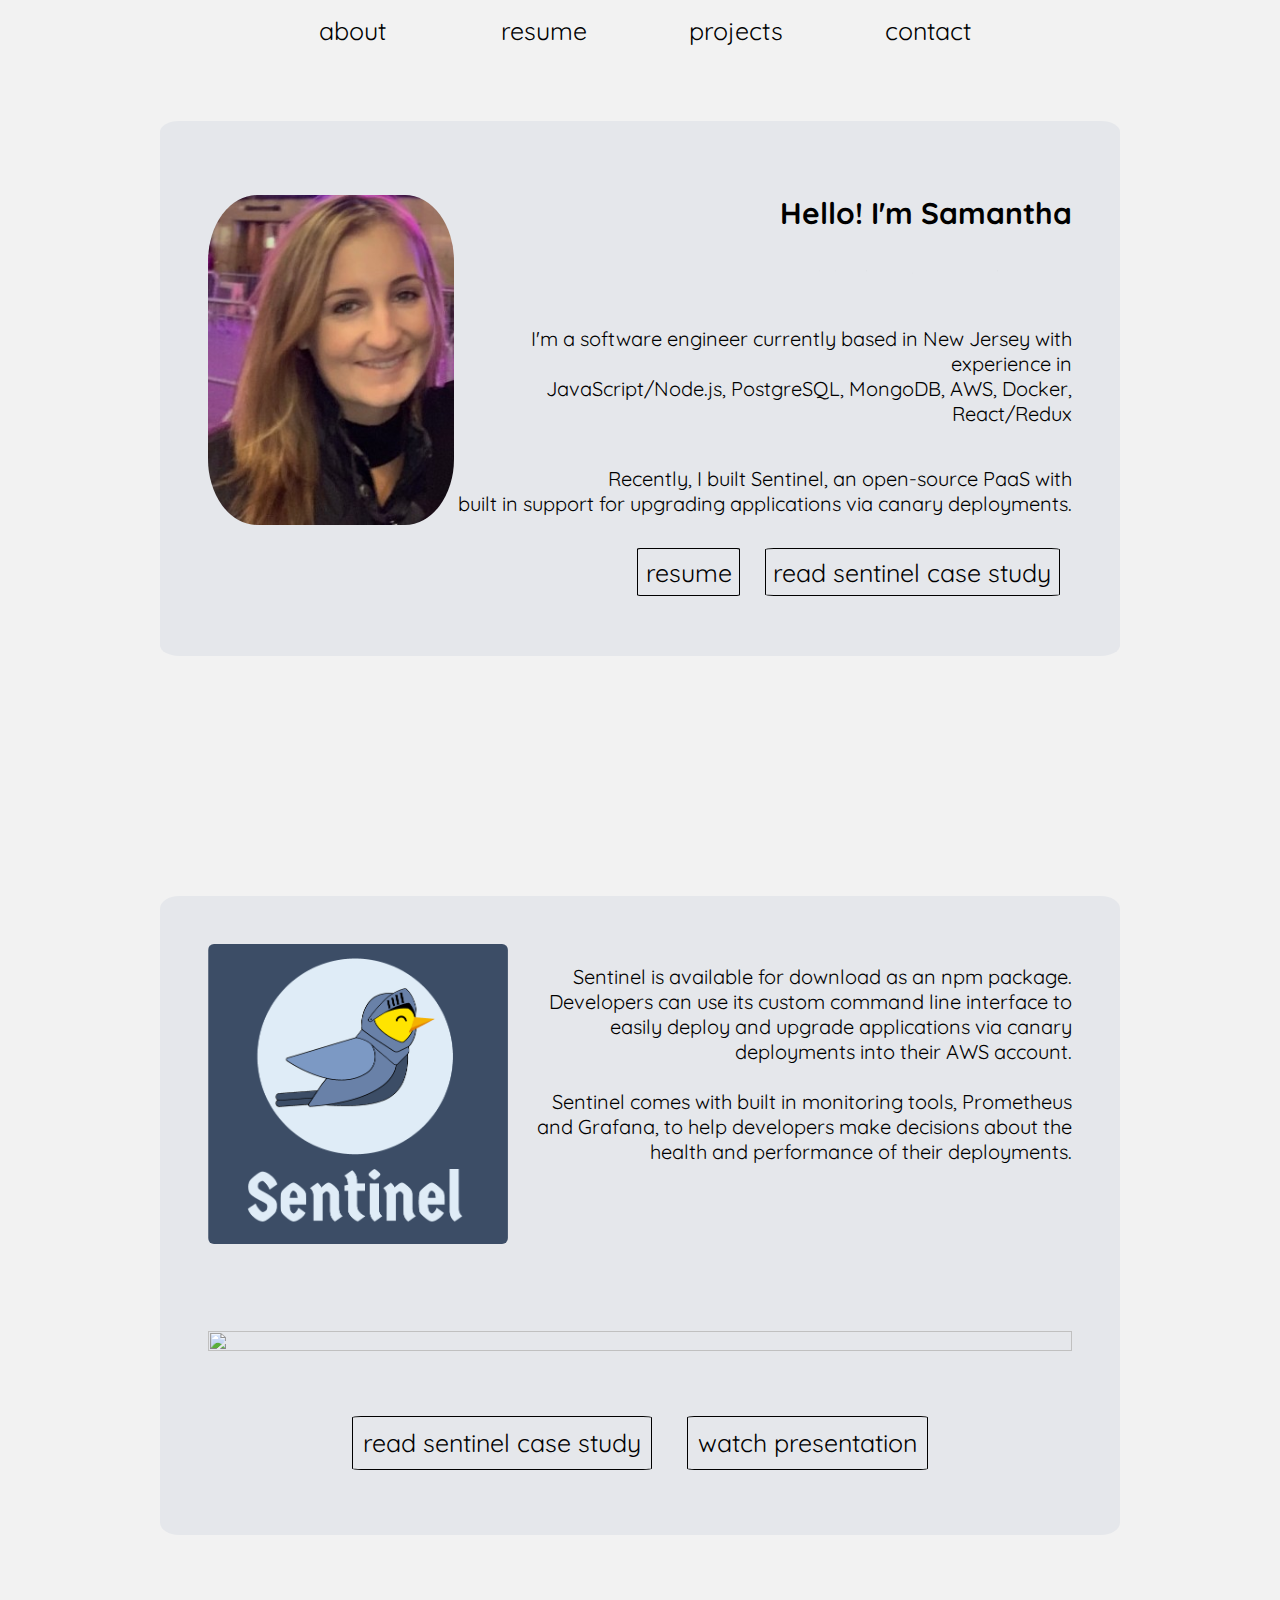
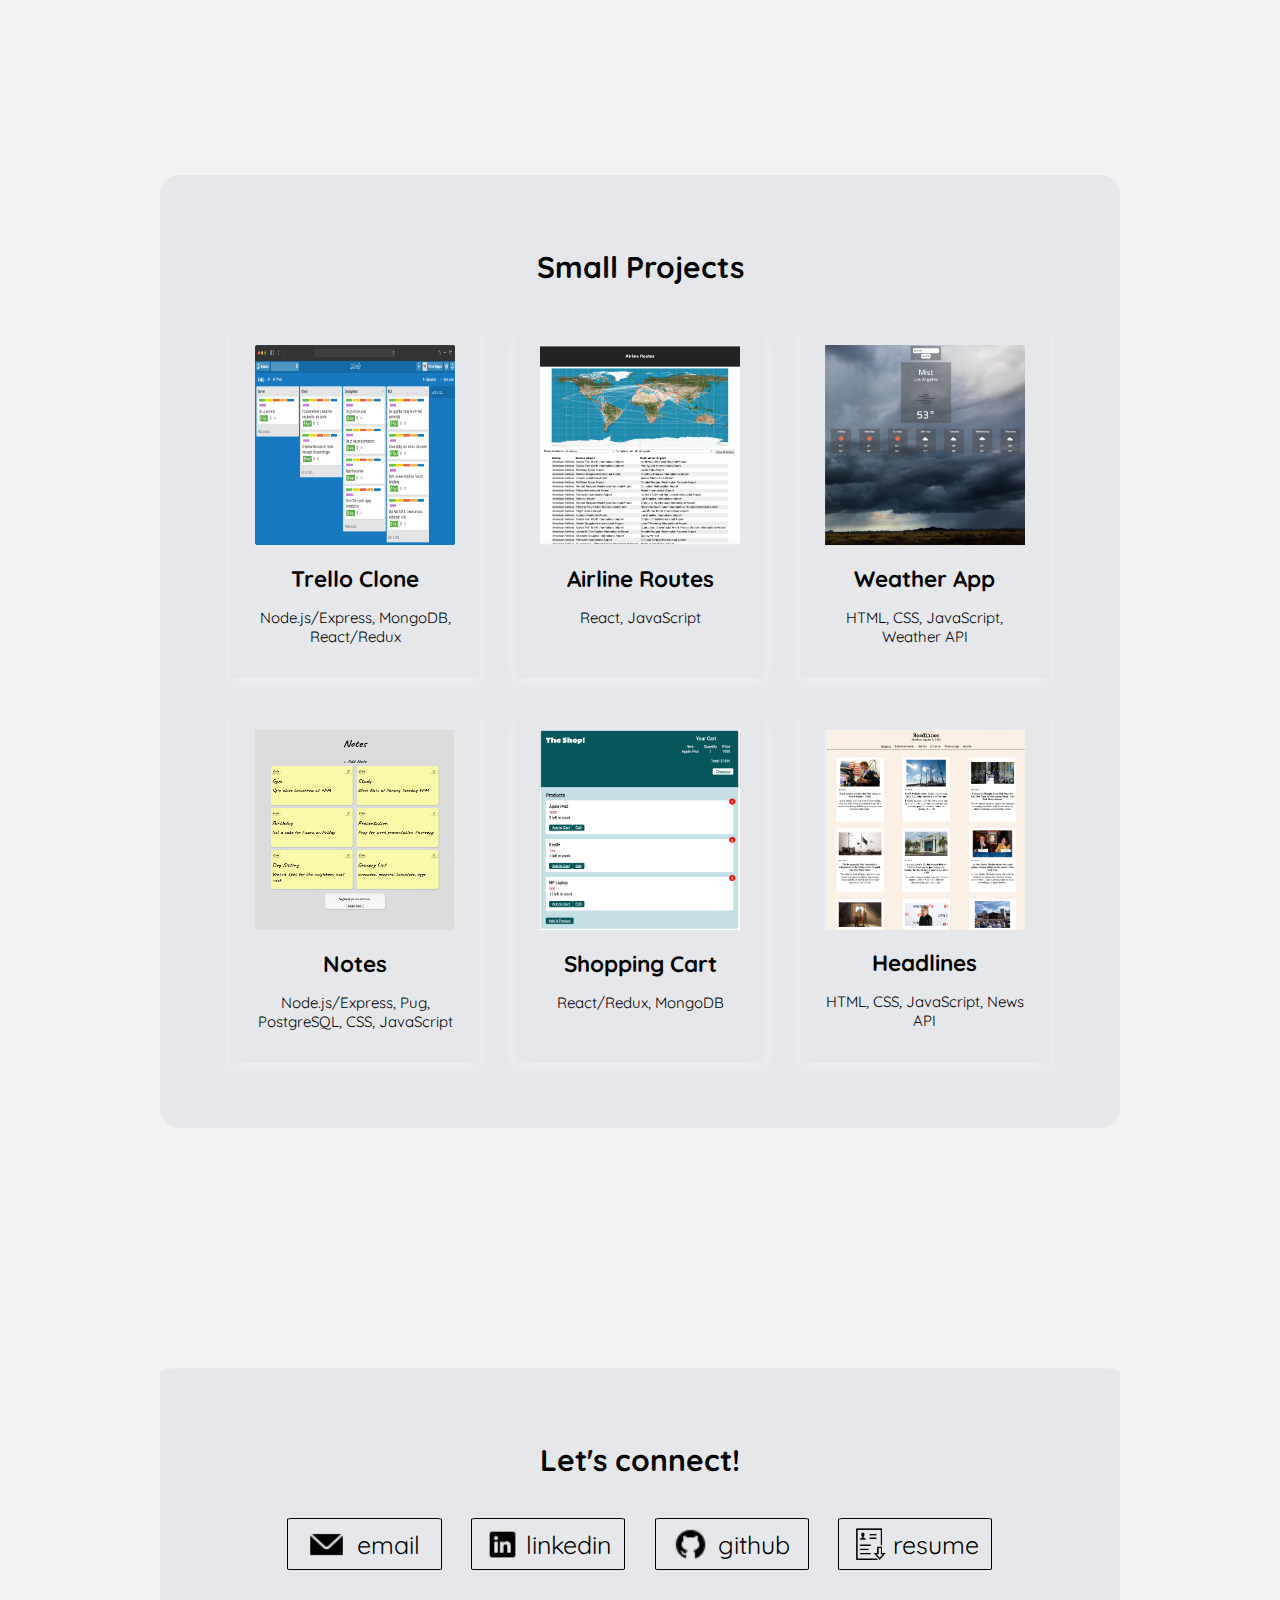
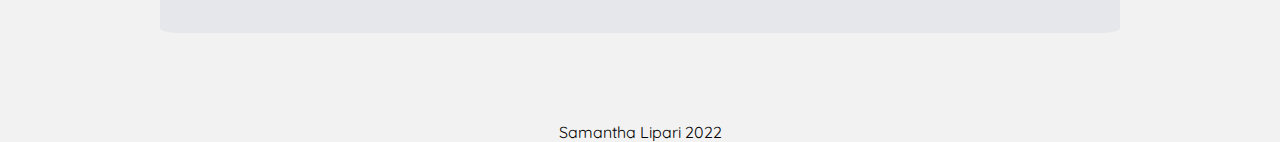
==== index.html @ 946540c3 "Update index.html" ====
<!DOCTYPE html>
<html lang="en">
  <head>
    <title>Samantha Lipari: Portfolio</title>
    <link rel="icon" type="image/x-icon" href="./images/favicon.ico">
    <meta charset="utf-8" />
    <meta name="viewport" content="width=device-width, initial-scale=1.0">
    <link rel="stylesheet" href="lib/styles.css"/>
    <link rel="preconnect" href="https://fonts.googleapis.com">
    <link rel="preconnect" href="https://fonts.gstatic.com" crossorigin>
    <script src="https://kit.fontawesome.com/f6cd779cc7.js" crossorigin="anonymous"></script>
    <link href="https://fonts.googleapis.com/css2?family=Oooh+Baby&family=Quicksand:wght@300&display=swap" rel="stylesheet">
    <script src="./lib/script.js"></script>
    <script src="https://ajax.googleapis.com/ajax/libs/jquery/3.5.1/jquery.min.js"></script>
  </head>
  <body>
    <main id="page-container">
      <nav id="menu">
        <a class="buttons" href="#info-section"><button>about</button></a>
        <a class="buttons" href="./lib/Samantha_Lipari_Resume_APR22.pdf" target="_blank"><button>resume</button></a>
        <a class="buttons" href="#sentinel-container"><button>projects</button></a>
        <a class="buttons" href="#contact-container"><button>contact</button></a>
      </nav>
      <div id="section-container" style="display:none;">
        <section>
          <div id="info-section">
            <img src="./images/me.jpeg" id="me">
            <div id="info">
              <h2>Hello! I'm Samantha</h2>
              <div id="software-container">     
                <svg 
                  id="software-eng"
                  width="639" 
                  height="49"
                  width="800"
                  height="64"
                  viewBox="0 0 639 49" 
                  fill="none"
                  xmlns="http://www.w3.org/2000/svg">
                  <path d="M17.072 47.448C14.128 47.448 11.4827 46.936 9.13601 45.912C6.83201 44.8453 5.01868 43.3947 3.69601 41.56C2.37334 39.6827 1.69068 37.528 1.64801 35.096H7.85601C8.06934 37.1867 8.92268 38.9573 10.416 40.408C11.952 41.816 14.1707 42.52 17.072 42.52C19.8453 42.52 22.0213 41.8373 23.6 40.472C25.2213 39.064 26.032 37.272 26.032 35.096C26.032 33.3893 25.5627 32.0027 24.624 30.936C23.6853 29.8693 22.512 29.0587 21.104 28.504C19.696 27.9493 17.7973 27.352 15.408 26.712C12.464 25.944 10.096 25.176 8.30401 24.408C6.55468 23.64 5.04001 22.4453 3.76001 20.824C2.52268 19.16 1.90401 16.9413 1.90401 14.168C1.90401 11.736 2.52268 9.58133 3.76001 7.70399C4.99734 5.82666 6.72534 4.37599 8.94401 3.35199C11.2053 2.32799 13.7867 1.81599 16.688 1.81599C20.8693 1.81599 24.2827 2.86133 26.928 4.952C29.616 7.04266 31.1307 9.81599 31.472 13.272H25.072C24.8587 11.5653 23.9627 10.072 22.384 8.792C20.8053 7.46933 18.7147 6.80799 16.112 6.80799C13.68 6.80799 11.696 7.44799 10.16 8.72799C8.62401 9.96533 7.85601 11.7147 7.85601 13.976C7.85601 15.5973 8.30401 16.92 9.20001 17.944C10.1387 18.968 11.2693 19.7573 12.592 20.312C13.9573 20.824 15.856 21.4213 18.288 22.104C21.232 22.9147 23.6 23.7253 25.392 24.536C27.184 25.304 28.72 26.52 30 28.184C31.28 29.8053 31.92 32.024 31.92 34.84C31.92 37.016 31.344 39.064 30.192 40.984C29.04 42.904 27.3333 44.4613 25.072 45.656C22.8107 46.8507 20.144 47.448 17.072 47.448Z" stroke="black" stroke-width="2" mask="url(#path-1-outside-1)"/>
                  <path d="M60.7145 47.448C56.5758 47.448 52.7998 46.488 49.3865 44.568C45.9732 42.6053 43.2638 39.896 41.2585 36.44C39.2958 32.9413 38.3145 29.016 38.3145 24.664C38.3145 20.312 39.2958 16.408 41.2585 12.952C43.2638 9.45333 45.9732 6.74399 49.3865 4.82399C52.7998 2.86133 56.5758 1.87999 60.7145 1.87999C64.8958 1.87999 68.6932 2.86133 72.1065 4.82399C75.5198 6.74399 78.2078 9.43199 80.1705 12.888C82.1332 16.344 83.1145 20.2693 83.1145 24.664C83.1145 29.0587 82.1332 32.984 80.1705 36.44C78.2078 39.896 75.5198 42.6053 72.1065 44.568C68.6932 46.488 64.8958 47.448 60.7145 47.448ZM60.7145 42.392C63.8292 42.392 66.6238 41.6667 69.0985 40.216C71.6158 38.7653 73.5785 36.696 74.9865 34.008C76.4372 31.32 77.1625 28.2053 77.1625 24.664C77.1625 21.08 76.4372 17.9653 74.9865 15.32C73.5785 12.632 71.6372 10.5627 69.1625 9.112C66.6878 7.66133 63.8718 6.93599 60.7145 6.93599C57.5572 6.93599 54.7412 7.66133 52.2665 9.112C49.7918 10.5627 47.8292 12.632 46.3785 15.32C44.9705 17.9653 44.2665 21.08 44.2665 24.664C44.2665 28.2053 44.9705 31.32 46.3785 34.008C47.8292 36.696 49.7918 38.7653 52.2665 40.216C54.7838 41.6667 57.5998 42.392 60.7145 42.392Z" stroke="black" stroke-width="2" mask="url(#path-1-outside-1)"/>
                  <path d="M116.019 2.39199V7.12799H96.627V22.168H112.371V26.904H96.627V47H90.803V2.39199H116.019Z" stroke="black" stroke-width="2" mask="url(#path-1-outside-1)"/>
                  <path d="M150.509 2.39199V7.12799H138.349V47H132.525V7.12799H120.301V2.39199H150.509Z" stroke="black" stroke-width="2" mask="url(#path-1-outside-1)"/>
                  <path d="M213.742 2.39199L200.814 47H194.286L183.918 11.096L173.166 47L166.702 47.064L154.222 2.39199H160.43L170.158 40.216L180.91 2.39199H187.438L197.678 40.088L207.47 2.39199H213.742Z" stroke="black" stroke-width="2" mask="url(#path-1-outside-1)"/>
                  <path d="M246.484 37.08H227.028L223.444 47H217.3L233.428 2.64799H240.148L256.212 47H250.068L246.484 37.08ZM244.82 32.344L236.756 9.81599L228.692 32.344H244.82Z" stroke="black" stroke-width="2" mask="url(#path-1-outside-1)"/>
                  <path d="M286.729 47L276.104 28.76H269.065V47H263.241V2.39199H277.641C281.011 2.39199 283.848 2.96799 286.152 4.12C288.499 5.272 290.249 6.82933 291.401 8.792C292.553 10.7547 293.129 12.9947 293.129 15.512C293.129 18.584 292.232 21.2933 290.44 23.64C288.691 25.9867 286.046 27.544 282.505 28.312L293.704 47H286.729ZM269.065 24.088H277.641C280.798 24.088 283.166 23.32 284.745 21.784C286.323 20.2053 287.112 18.1147 287.112 15.512C287.112 12.8667 286.323 10.8187 284.745 9.368C283.209 7.91733 280.841 7.19199 277.641 7.19199H269.065V24.088Z" stroke="black" stroke-width="2" mask="url(#path-1-outside-1)"/>
                  <path d="M308.002 7.12799V22.04H324.258V26.84H308.002V42.2H326.178V47H302.178V2.328H326.178V7.12799H308.002Z" stroke="black" stroke-width="2" mask="url(#path-1-outside-1)"/>
                  <path d="M357.877 7.12799V22.04H374.133V26.84H357.877V42.2H376.053V47H352.053V2.328H376.053V7.12799H357.877Z" stroke="black" stroke-width="2" mask="url(#path-1-outside-1)"/>
                  <path d="M419.938 47H414.113L390.69 11.48V47H384.866V2.328H390.69L414.113 37.784V2.328H419.938V47Z" stroke="black" stroke-width="2" mask="url(#path-1-outside-1)"/>
                  <path d="M463.658 15.32C462.42 12.7173 460.628 10.712 458.281 9.30399C455.935 7.85333 453.204 7.12799 450.09 7.12799C446.975 7.12799 444.159 7.85333 441.642 9.30399C439.167 10.712 437.204 12.76 435.754 15.448C434.346 18.0933 433.642 21.1653 433.642 24.664C433.642 28.1627 434.346 31.2347 435.754 33.88C437.204 36.5253 439.167 38.5733 441.642 40.024C444.159 41.432 446.975 42.136 450.09 42.136C454.442 42.136 458.025 40.8347 460.841 38.232C463.657 35.6293 465.3 32.1093 465.77 27.672H447.978V22.936H471.978V27.416C471.636 31.0853 470.484 34.456 468.522 37.528C466.559 40.5573 463.977 42.968 460.777 44.76C457.577 46.5093 454.015 47.384 450.09 47.384C445.951 47.384 442.175 46.424 438.762 44.504C435.348 42.5413 432.639 39.832 430.634 36.376C428.671 32.92 427.69 29.016 427.69 24.664C427.69 20.312 428.671 16.408 430.634 12.952C432.639 9.45333 435.348 6.74399 438.762 4.82399C442.175 2.86133 445.951 1.87999 450.09 1.87999C454.826 1.87999 459.007 3.05333 462.634 5.39999C466.303 7.74666 468.97 11.0533 470.634 15.32H463.658Z" stroke="black" stroke-width="2" mask="url(#path-1-outside-1)"/>
                  <path d="M485.502 2.39199V47H479.678V2.39199H485.502Z" stroke="black" stroke-width="2" mask="url(#path-1-outside-1)"/>
                  <path d="M530.5 47H524.676L501.252 11.48V47H495.428V2.328H501.252L524.676 37.784V2.328H530.5V47Z" stroke="black" stroke-width="2" mask="url(#path-1-outside-1)"/>
                  <path d="M546.252 7.12799V22.04H562.508V26.84H546.252V42.2H564.428V47H540.428V2.328H564.428V7.12799H546.252Z" stroke="black" stroke-width="2" mask="url(#path-1-outside-1)"/>
                  <path d="M579.065 7.12799V22.04H595.32V26.84H579.065V42.2H597.24V47H573.24V2.328H597.24V7.12799H579.065Z" stroke="black" stroke-width="2" mask="url(#path-1-outside-1)"/>
                  <path d="M629.541 47L618.917 28.76H611.877V47H606.053V2.39199H620.453C623.824 2.39199 626.661 2.96799 628.965 4.12C631.312 5.272 633.061 6.82933 634.213 8.792C635.365 10.7547 635.941 12.9947 635.941 15.512C635.941 18.584 635.045 21.2933 633.253 23.64C631.504 25.9867 628.858 27.544 625.317 28.312L636.517 47H629.541ZM611.877 24.088H620.453C623.61 24.088 625.978 23.32 627.557 21.784C629.136 20.2053 629.925 18.1147 629.925 15.512C629.925 12.8667 629.136 10.8187 627.557 9.368C626.021 7.91733 623.653 7.19199 620.453 7.19199H611.877V24.088Z" stroke="black" stroke-width="2" mask="url(#path-1-outside-1)"/>
                </svg>
              </div>
              <p>I'm a software engineer currently based in New Jersey with experience in<br> JavaScript/Node.js, PostgreSQL, MongoDB, AWS, Docker, React/Redux</p>
              <p>Recently, I built Sentinel, an open-source PaaS with <br>built in support for upgrading applications via canary deployments.</p>
              <div id="info-btns"><a class="info-btn" href="./lib/Samantha_Lipari_Resume_APR22.pdf" target="_blank">resume</a><a class="info-btn" href="https://sentinel-paas.github.io" target="_blank">read sentinel case study</a></div>
            </div>
          </div>

          <div id="sentinel-container" style="display:none;">
            <section>
              <div id="sentinel-descrip">
                <img src="./images/Sentinel_logo_on dark.png" id="logo">
                <p>Sentinel is available for download as an npm package. Developers can use its custom command line interface to easily deploy and upgrade applications via canary deployments into their AWS account.
                  <br><br>Sentinel comes with built in monitoring tools, Prometheus and Grafana, to help developers make decisions about the health and performance of their deployments.
                </p>
              </div>
              <div id="demo">
                <img src="./images/intro_demo.gif" id="demo">
              </div>
              <div id="demo-btns"><a class="info-btn" href="https://sentinel-paas.github.io" target="_blank">read sentinel case study</a><a class="info-btn" target="_blank" href="https://www.youtube.com/watch?v=1vaIc_sCDag">watch presentation</a></div>
            </section>
          </div>


          <div id="project-container" style="display:none;">
            <section>
              <h2>Small Projects</h2>
              <div id="projects-sect">
                <div class="project">
                  <img src="./images/trello.png" alt="project picture" height="200" width="200"/>
                  <h2 class="name">Trello Clone</h2>
                  <p>Node.js/Express, MongoDB, React/Redux</p>
                </div>
                <div class="project">
                  <img src="./images/airlines.png" alt="project picture" height="200" width="200"/>
                  <h2 class="name">Airline Routes</h2>
                  <p>React, JavaScript</p>
                </div>
                <div class="project">
                  <img src="./images/weather-app.png" alt="project picture" height="200" width="200"/>
                  <h2 class="name">Weather App</h2>
                  <p>HTML, CSS, JavaScript, Weather API</p>
                </div>
                <div class="project">
                  <img src="./images/notes-app2.png" alt="project picture" height="200" width="200"/>
                  <h2 class="name">Notes</h2>
                  <p>Node.js/Express, Pug, PostgreSQL, CSS, JavaScript</p>
                </div>
                <div class="project">
                  <img src="./images/shopping-cart.png" alt="project picture" height="200" width="200"/>
                  <h2 class="name">Shopping Cart</h2>
                  <p>React/Redux, MongoDB</p>
                </div>
                <div class="project">
                  <img src="./images/news-app.png" alt="project picture" height="200" width="200"/>
                  <h2 class="name">Headlines</h2>
                  <p>HTML, CSS, JavaScript, News API</p>
                </div>
              </div>
            </section>
          </div>


          <div id="contact-container"style="display:none;">
            <h2>Let's connect!</h2>
            <section class="contact">
                <a class="info-btn contact-btn" href="mailto:samanthalipari@gmail.com"><img src="./images/email-black.png" target="_blank" alt="email" height="35" width="35" />email</a>
                <a class="info-btn contact-btn" href="https://linkedin.com/in/samantha-lipari" target="_blank"><img src="./images/linkedin.png" alt="linked-in" height="35" width="35" />linkedin</a>
                <a class="info-btn contact-btn" href="https://github.com/samlipari?tab=repositories" target="_blank"><img src="./images/github.png" alt="github" height="35" width="35"/>github</a>
                <a class="info-btn contact-btn" href="./lib/Samantha_Lipari_Resume_APR22.pdf" target="_blank"><img src="./images/resume.png" alt="resume" height="35" width="35"/>resume</a>
            </section>
          </div>
          </section>
        </section>
        <footer>
          <p id="footer">Samantha Lipari 2022</p>
        </footer>
      </main>
  </body>
</html>
---- lib/styles.css ----
html {
  box-sizing: border-box;
  margin: 0;
  padding: 0;
  background: #f2f2f2;
  background-repeat: repeat-x;
}

*, *::before, *::after {
  box-sizing: inherit;
}

body {
  margin: 0;
  padding: 0;
  width: 100%;
}

#page-container {
  display: flex;
  flex-direction: column;
  justify-content: space-around;
  width: 100%;
}

#menu {
  position: sticky;
  border: none;
  top: 0;
  left: 0;
  width: 100%;
  display: flex;
  align-self: center;
  background: #f2f2f2;
  margin-right: 35%;
  margin-left: 35%;
  padding-bottom: 2%;
}

#nav-list {
  border: none;
  display: flex;
  flex-direction: row;
  justify-content: center;
  margin: 0;
  margin-top: 10%;
  padding: 0;
}

ul {
  padding: 0;
  margin: 0;
}

#software-eng {
  width: 100%;
}

@keyframes fadeIn {
  0% {opacity: 0;}
  100% {opacity:1;}
}

#software-container {
  display: flex;
  justify-content: flex-end;
  align-self: right;
  align-items: right;
  align-content: right;
  margin-left: 50%;
  min-width: 0;
  width: 50%;
  height: 15%;

}

#software-eng path:nth-child(1) {
  stroke-dasharray: 219.5;
  stroke-dashoffset: 219.5;
  animation: line-anim 3s ease forwards;
}

#software-eng path:nth-child(2) {
  stroke-dasharray: 251.5;
  stroke-dashoffset: 251.5;
  animation: line-anim 3s ease forwards
}

#software-eng path:nth-child(3) {
  stroke-dasharray: 171.1;
  stroke-dashoffset: 171.1;
  animation: line-anim 3s ease forwards
}

#software-eng path:nth-child(4) {
  stroke-dasharray: 149.6;
  stroke-dashoffset: 149.6;
  animation: line-anim 3s ease forwards
}

#software-eng path:nth-child(5) {
  stroke-dasharray: 356;
  stroke-dashoffset: 356;
  animation: line-anim 3s ease forwards
}

#software-eng path:nth-child(6) {
  stroke-dasharray: 217.9;
  stroke-dashoffset: 217.9;
  animation: line-anim 3s ease forwards
}

#software-eng path:nth-child(7) {
  stroke-dasharray: 244;
  stroke-dashoffset: 244;
  animation: line-anim 3s ease forwards
}

#software-eng path:nth-child(8) {
  stroke-dasharray: 206.2;
  stroke-dashoffset: 206.2;
  animation: line-anim 3s ease forwards
}

#software-eng path:nth-child(9) {
  stroke-dasharray: 206.2;
  stroke-dashoffset: 206.2;
  animation: line-anim 3s ease forwards
}

#software-eng path:nth-child(10) {
  stroke-dasharray: 268.65;
  stroke-dashoffset: 268.65;
  animation: line-anim 3s ease forwards
}

#software-eng path:nth-child(11) {
  stroke-dasharray: 282.5;
  stroke-dashoffset: 282.5;
  animation: line-anim 3s ease forwards
}

#software-eng path:nth-child(12) {
  stroke-dasharray: 100.8;
  stroke-dashoffset: 100.8;
  animation: line-anim 3s ease forwards
}

#software-eng path:nth-child(13) {
  stroke-dasharray: 268.65;
  stroke-dashoffset: 268.65;
  animation: line-anim 3s ease forwards
}

#software-eng path:nth-child(14) {
  stroke-dasharray: 206.2;
  stroke-dashoffset: 206.2;
  animation: line-anim 3s ease forwards
}

#software-eng path:nth-child(15) {
  stroke-dasharray: 206.2;
  stroke-dashoffset: 206.2;
  animation: line-anim 3s ease forwards
}

#software-eng path:nth-child(16) {
  stroke-dasharray: 244;
  stroke-dashoffset: 244;
  animation: line-anim 3s ease forwards
}

@keyframes line-anim {
  to {
    stroke-dashoffset: 0;
  }
}

main {
  width: 100%;
  margin: 0;
  padding: 0;
}

#info {
  display: flex;
  flex-direction: column;
  align-self: center;
  text-align: right;
  align-content: left;
  width:auto;
  height: 50%;
  font-family: 'Quicksand', sans-serif;
  font-size:20px;
}

#info-section {
  margin-top: 5%;
  display: flex;
  flex-direction: row;
  justify-content: space-between;
  align-self: center;
  font-family: 'Quicksand', sans-serif;
  opacity: 1;
  padding: 5%;
  font-size:20px;
  background-color: rgba(229,231,235);
  border-radius: 2%;
  opacity: 1;
  padding: 5%;
}

#me {
  width: 250px;
  height: 330px;
/*   margin-left: -90px;
  margin-bottom: -470px; */
  border-radius: 20%;
  margin-top: 3%;
}

/* section {
  width: 75%;
} */

nav {
  border: none;
  display: flex;
  flex-direction: row;
  justify-content: center;
}

button {
  background: transparent;
  height: 100%;
  width: 100%;
  padding-top: 8%;
  color: black;
  font-family: 'Quicksand', sans-serif;
  font-size: 25px;
  border: none;
  transition: .5s ease;
}

#info-btns {
  display: flex;
  flex-direction: row;
  justify-content: right;
  font-size: 18px;
  height: auto;
  width: auto;
  margin: 0;
  padding: 0;
}

.info-btn {
  width: auto;
  margin: 2%;
  padding: 1.2%;
  border: 1px solid black;
  border-radius: 3%;
  font-size: 25px;
  display: flex;
  flex-direction: row;
  text-align: center;
  justify-content: space-between;
  align-items: center;

}

.contact-btn {
  display: flex;
  flex-direction: row;
  text-align: center;
  justify-content: space-evenly;
  align-items: center;
  width: 100%;
  padding: 1%;
}

#logo {
  height: 300px;
  width: 300px;
  border-radius: 2%;
  margin-right: 3%;
}

#demo {
  margin-top: 5%;
  height: 100%;
  width: 100%;
}

#demo-btns {
  display: flex;
  flex-direction: row;
  justify-content: center;
  margin: 0;
  margin-top: 5%;
  padding: 0;
}

#sentinel-container section {
  margin-top: 25%;
  display: flex;
  flex-direction: column;
  justify-content: center;
  align-self: center;
  text-align: right;
  align-content: left;
  width: 100%;
  height: 50%;
  background-color: rgba(229,231,235);
  border-radius: 2%;
  font-family: 'Quicksand', sans-serif;
  opacity: 1;
  padding: 5%;
  font-size:20px;
}

#sentinel-descrip {
  display: flex;
  flex-direction: row;
}

#project-container section {
  display: flex;
  flex-direction: column;
  justify-content: center;
  text-align: center;
  width:100%;
  height: 50%;
  background-color: rgba(229,231,235);
  border-radius: 2%;
  font-family: 'Quicksand', sans-serif;
  opacity: 1;
  padding: 5%;
  font-size:20px;
}

#contact-container {
  display: flex;
  flex-direction: column;
  justify-content: center;
  text-align: center;
  width: 100%;
  background-color: rgba(229,231,235);
  border-radius: 2%;
  font-family: 'Quicksand', sans-serif;
  opacity: 1;
  padding: 5%;
  font-size:20px;
}




.new-information {
  display: flex;
  flex-direction: row;
  justify-content: center;
  list-style-type: none;
}

.contact {
  list-style: none;
  display: flex;
  flex-direction: row;
  align-self: center;
  width: 85%;
}

.contact-icon:hover, .info-btn:hover, button:hover, .git-icon:hover {
  font-weight: bold;
  cursor: pointer;
}

a {
  text-decoration: none;
  color: black;
  font-family: 'Quicksand', sans-serif;
}

.buttons {
  height: 20%;
  width: 15%;
}

#section-container, #sentinel-container, #project-container {
  display: flex;
  align-items: center;
  flex-direction: column;
  align-content: center;
  align-self: center;
  flex-wrap: wrap;
  margin-top: 0;
  margin-bottom: 25%;
}

#section-container {
  margin-bottom: 0;
  width: 75%;
}

#projects-sect {
  display: flex;
  flex-direction: row;
  justify-content: center;
  flex-wrap: wrap;
  padding: 0;
  width: 100%;
  background-color: rgba(229,231,235);
}

.project {
  display: flex;
  flex-direction: column;
  align-self: center;
  text-align: center;
  align-content: center;
  align-items: center;
  color: black;
  box-shadow: 0 5px 15px rgba(255, 255, 255, 0.4);
  font-family: 'Quicksand', sans-serif;
  margin: 2%;
  padding: 2%;
  width: 250px;
  height: 350px;
  font-size:15px;
}

.name {
  margin-bottom: 0;
}

#footer {
  font-family: 'Quicksand', sans-serif;
  color: black;
  margin-top: 55%;
  margin-bottom: 0;
  text-shadow: 0 5px 15px rgba(255, 255, 255, 0.4);
}






@media screen and (max-width: 1000px) {
  #info-section {
    flex-direction: column;
    align-items: center;
  }

  #info {
    text-align: center;
  }

  #software-container {
    margin-left: 25%;
  }

  #info-btns {
    justify-content: center;
  }

  #section-container {
    width: 95%;
  }
}

@media screen and (max-width: 850px) {
  #me {
    width: 170px;
    height: 230px;
  }
}

@media screen and (max-width: 600px) {
  #sentinel-descrip {
    display: flex;
    flex-direction: column;
    align-items: center;
    text-align: center;
  }

  .contact {
    flex-direction: column;
  }

  .contact-btn {
    justify-content: center;
  }

  #menu {
    display: none;
  }

  .buttons {
    height: 15%;
    width: 10%;
  }

  button, #info-btns, .info-btn  {
    font-size: 15px;
  }

  .contact-btn {
    font-size: 20px;
  }
}

@media screen and (max-width: 415px) {
  
}
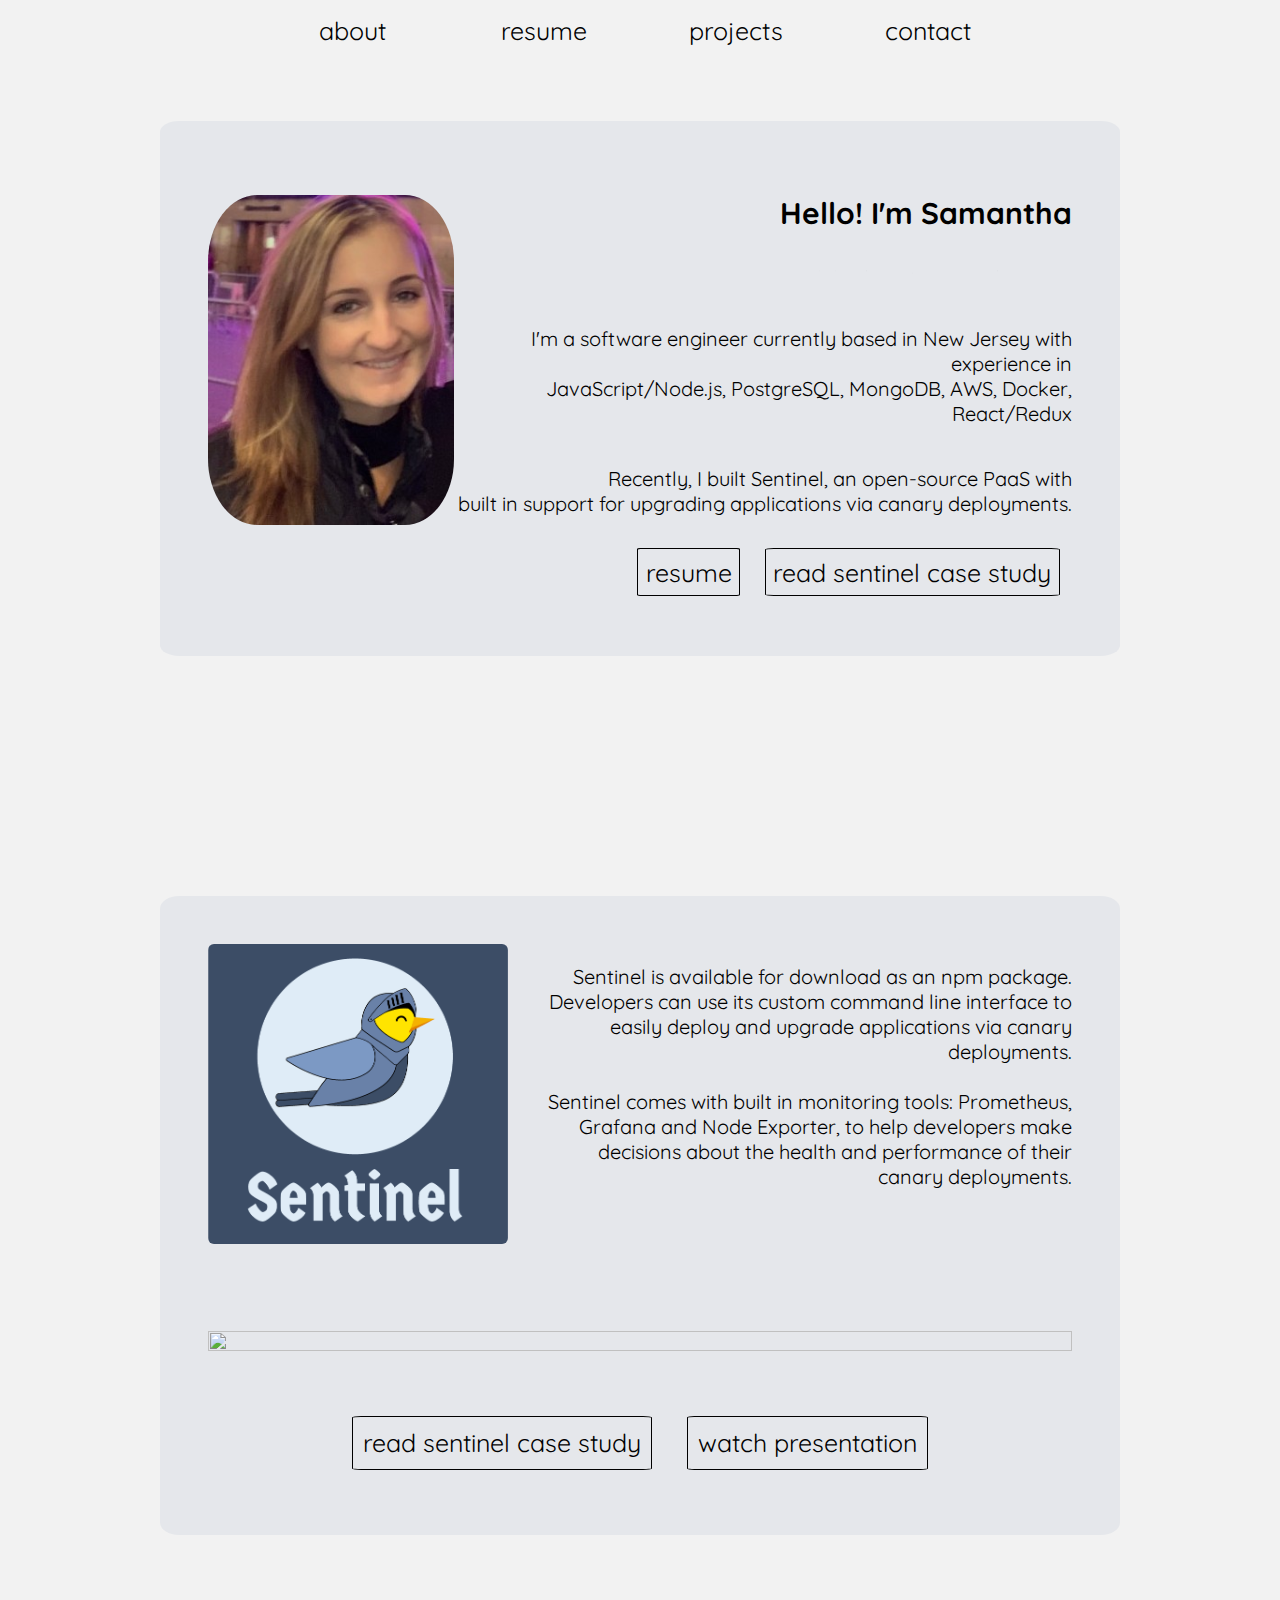
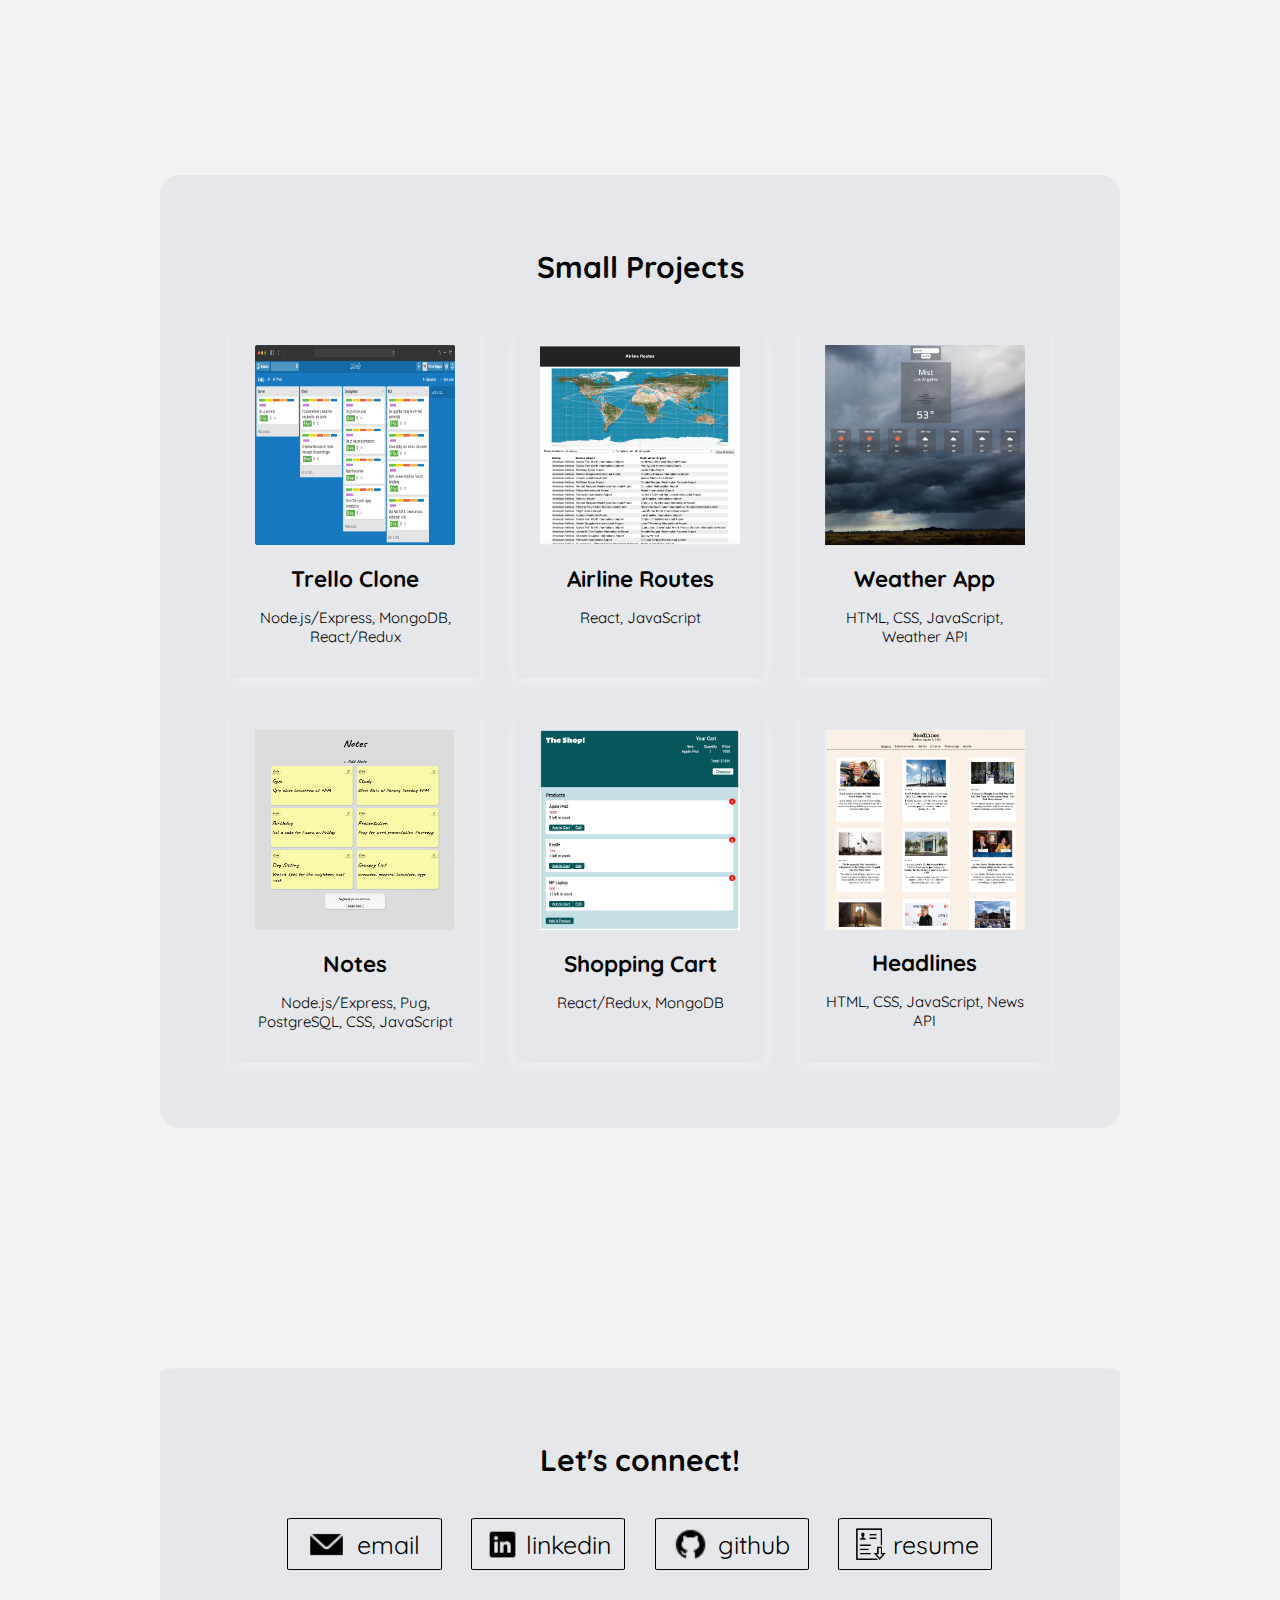
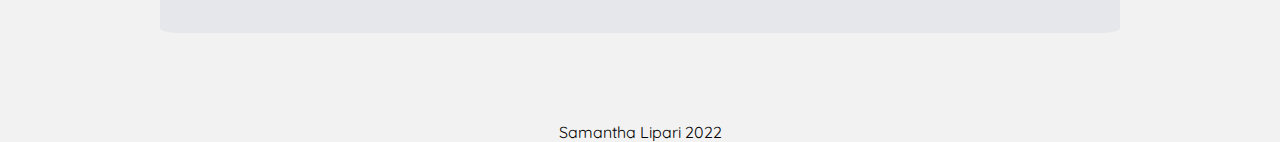
==== commit 5474709a: "Updated resume, some responsive style changes, cleaned up some old css" ====
--- a/index.html
+++ b/index.html
@@ -16,7 +16,7 @@
   <body>
     <main id="page-container">
       <nav id="menu">
-        <a class="buttons" href="#info-section"><button>about</button></a>
+        <a class="buttons" href="#section-container"><button>about</button></a>
         <a class="buttons" href="./lib/Samantha_Lipari_Resume_APR22.pdf" target="_blank"><button>resume</button></a>
         <a class="buttons" href="#sentinel-container"><button>projects</button></a>
         <a class="buttons" href="#contact-container"><button>contact</button></a>
@@ -65,8 +65,8 @@
             <section>
               <div id="sentinel-descrip">
                 <img src="./images/Sentinel_logo_on dark.png" id="logo">
-                <p>Sentinel is available for download as an npm package. Developers can use its custom command line interface to easily deploy and upgrade applications via canary deployments into their AWS account.
-                  <br><br>Sentinel comes with built in monitoring tools, Prometheus and Grafana, to help developers make decisions about the health and performance of their deployments.
+                <p>Sentinel is available for download as an npm package. Developers can use its custom command line interface to easily deploy and upgrade applications via canary deployments.
+                  <br><br>Sentinel comes with built in monitoring tools: Prometheus, Grafana and Node Exporter, to help developers make decisions about the health and performance of their canary deployments.
                 </p>
               </div>
               <div id="demo">
--- a/lib/styles.css
+++ b/lib/styles.css
@@ -35,21 +35,6 @@
   margin-right: 35%;
   margin-left: 35%;
   padding-bottom: 2%;
-}
-
-#nav-list {
-  border: none;
-  display: flex;
-  flex-direction: row;
-  justify-content: center;
-  margin: 0;
-  margin-top: 10%;
-  padding: 0;
-}
-
-ul {
-  padding: 0;
-  margin: 0;
 }
 
 #software-eng {
@@ -213,15 +198,9 @@
 #me {
   width: 250px;
   height: 330px;
-/*   margin-left: -90px;
-  margin-bottom: -470px; */
   border-radius: 20%;
   margin-top: 3%;
 }
-
-/* section {
-  width: 75%;
-} */
 
 nav {
   border: none;
@@ -352,16 +331,6 @@
   font-size:20px;
 }
 
-
-
-
-.new-information {
-  display: flex;
-  flex-direction: row;
-  justify-content: center;
-  list-style-type: none;
-}
-
 .contact {
   list-style: none;
   display: flex;
@@ -442,10 +411,6 @@
 }
 
 
-
-
-
-
 @media screen and (max-width: 1000px) {
   #info-section {
     flex-direction: column;
@@ -457,7 +422,8 @@
   }
 
   #software-container {
-    margin-left: 25%;
+    margin: 0;
+    width: 100%;
   }
 
   #info-btns {
@@ -467,16 +433,7 @@
   #section-container {
     width: 95%;
   }
-}
-
-@media screen and (max-width: 850px) {
-  #me {
-    width: 170px;
-    height: 230px;
-  }
-}
-
-@media screen and (max-width: 600px) {
+
   #sentinel-descrip {
     display: flex;
     flex-direction: column;
@@ -484,8 +441,17 @@
     text-align: center;
   }
 
+}
+
+@media screen and (max-width: 850px) {
+  #me {
+    width: 170px;
+    height: 230px;
+  }
+
   .contact {
     flex-direction: column;
+    width: 40%;
   }
 
   .contact-btn {
@@ -493,15 +459,12 @@
   }
 
   #menu {
-    display: none;
-  }
-
-  .buttons {
-    height: 15%;
-    width: 10%;
-  }
-
-  button, #info-btns, .info-btn  {
+    justify-content: space-between;
+  }
+}
+
+@media screen and (max-width: 600px) {
+  #info-btns, .info-btn  {
     font-size: 15px;
   }
 
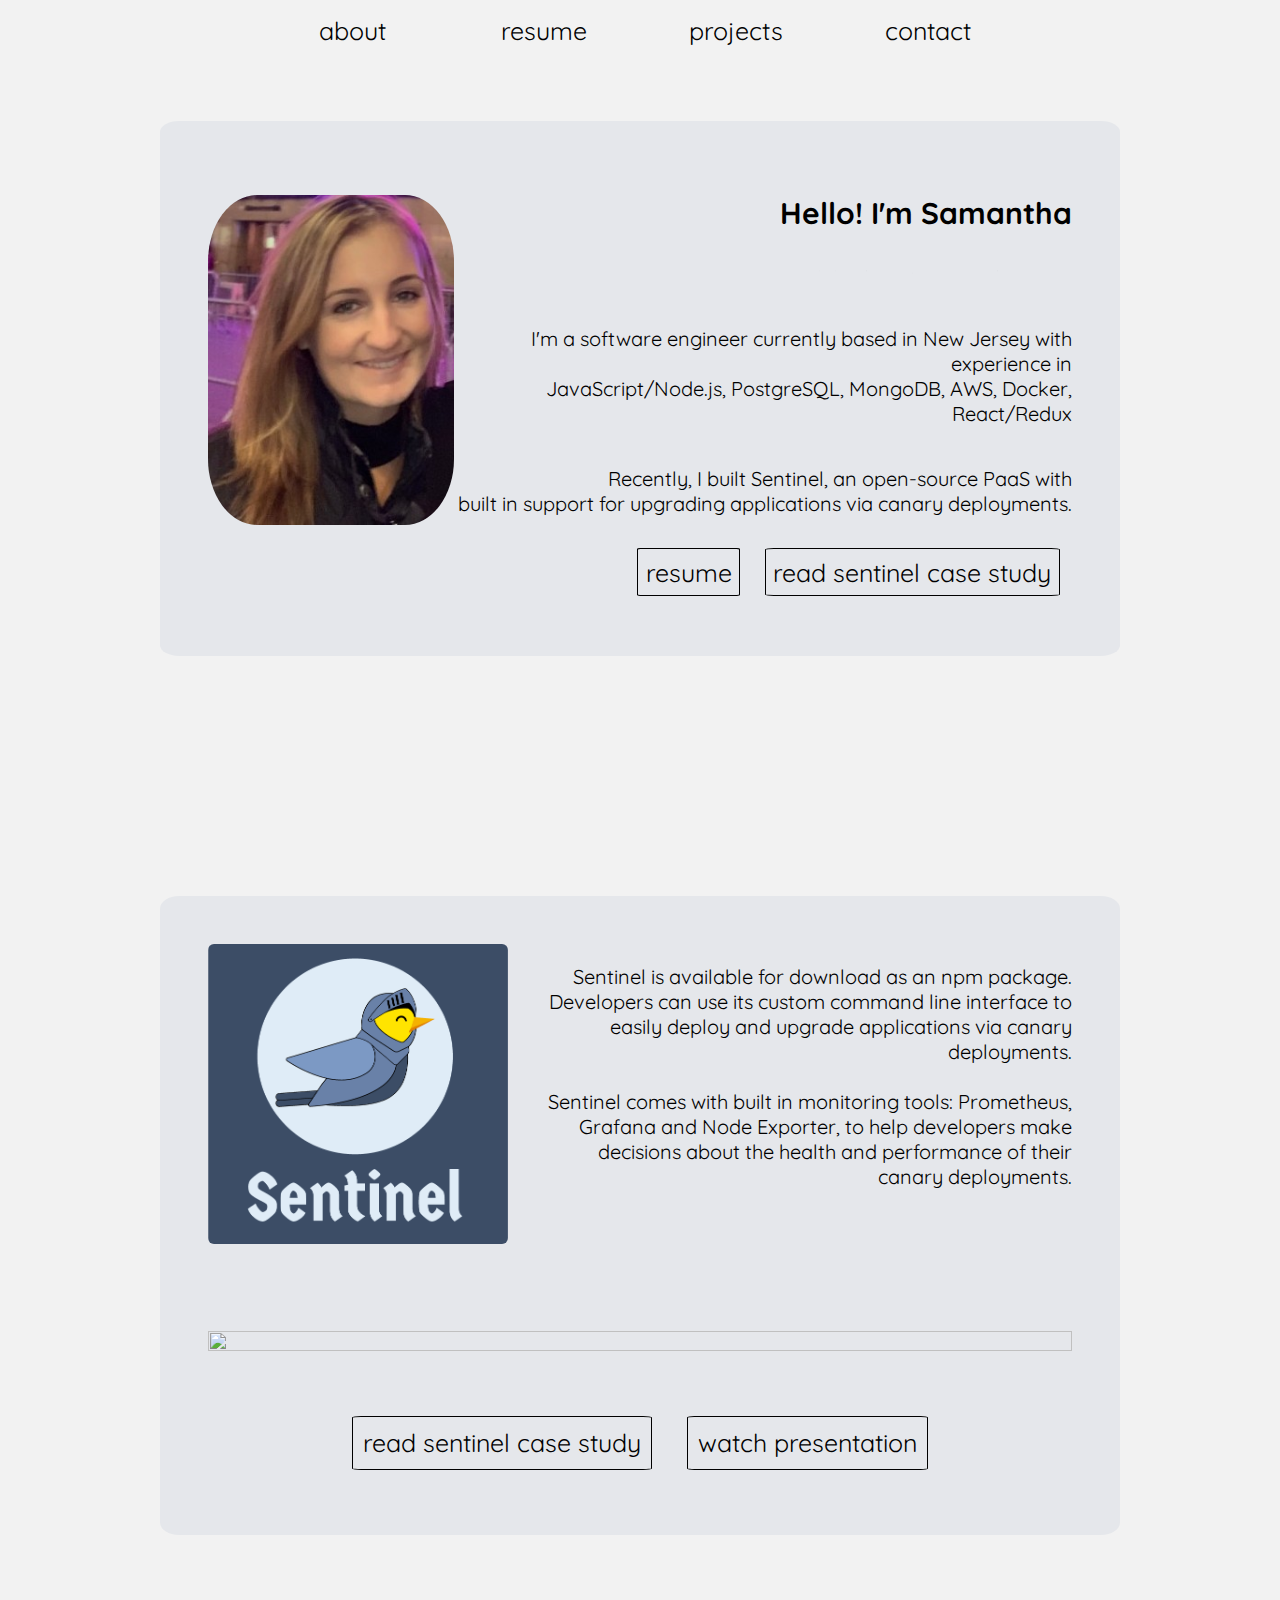
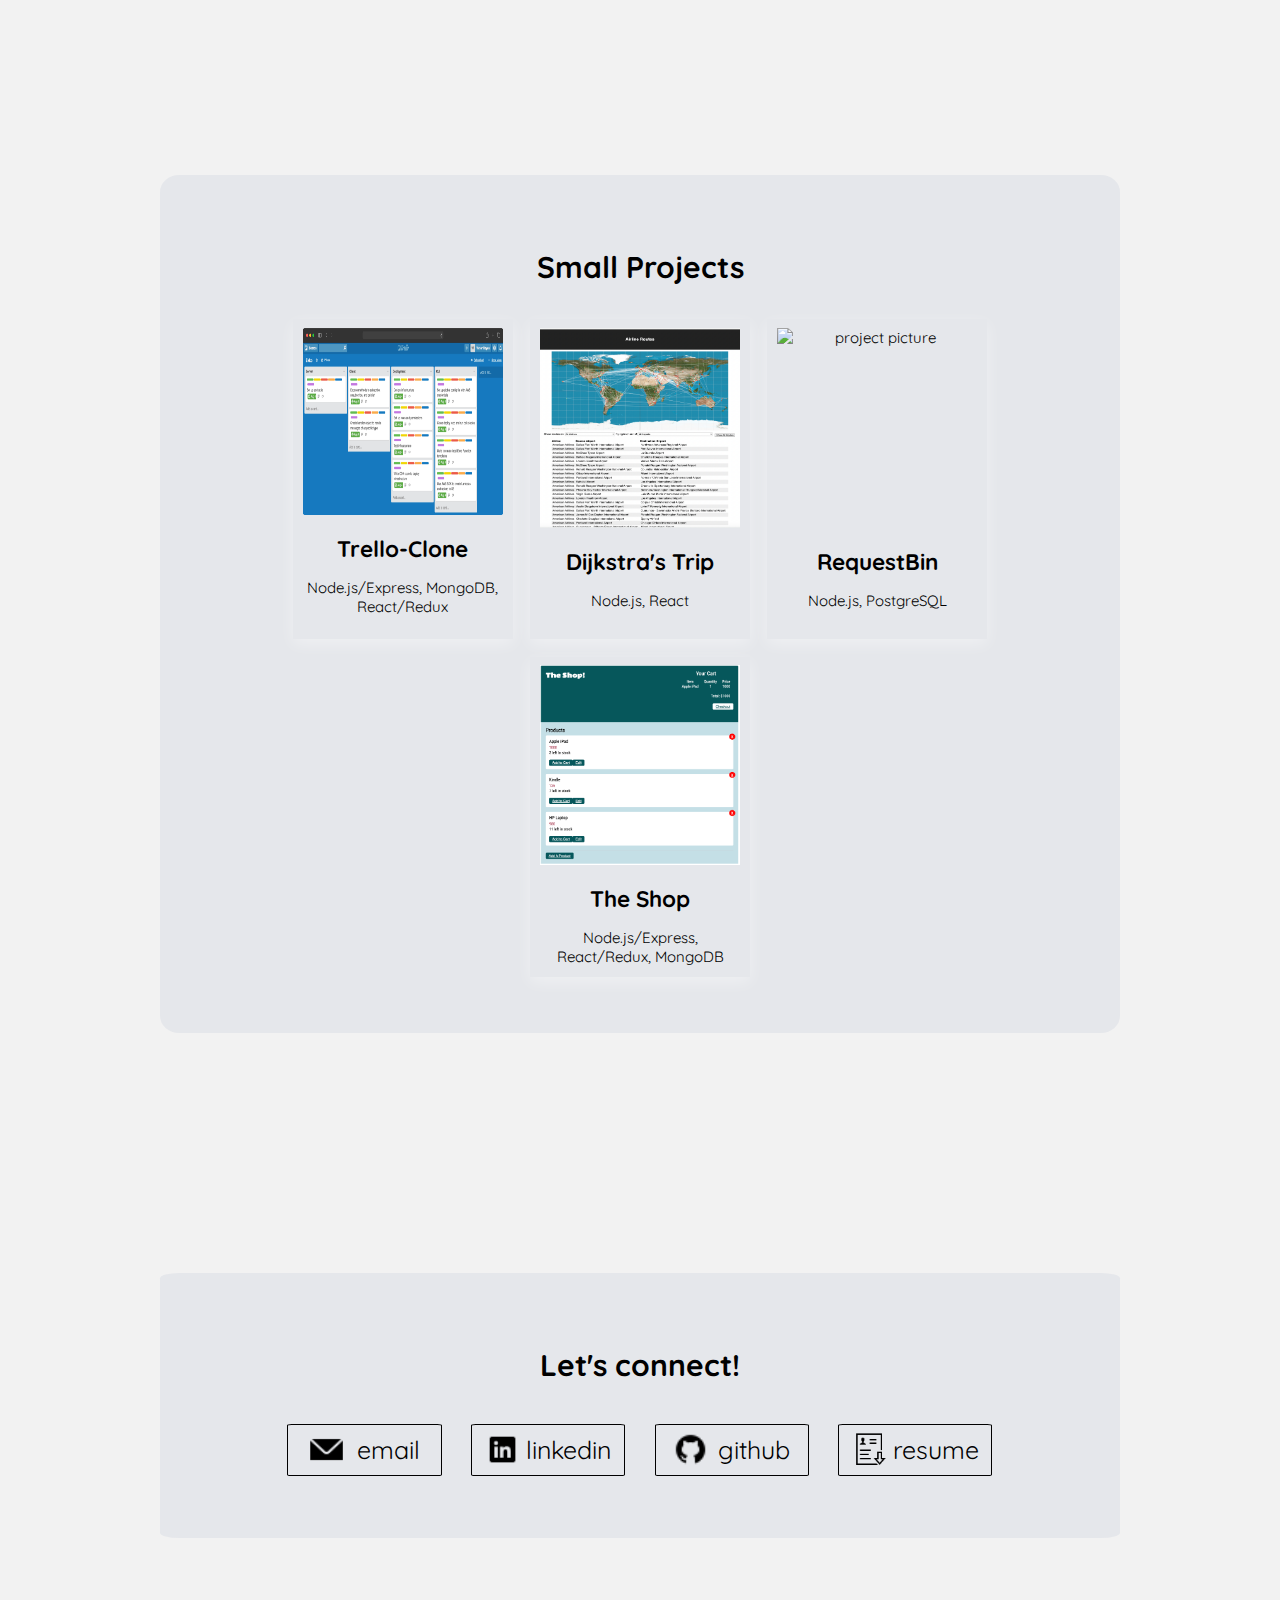
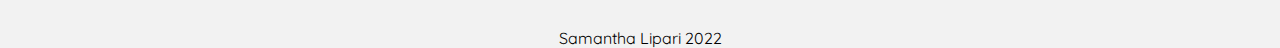
==== commit c6db551e: "Resume and project section updates" ====
--- a/index.html
+++ b/index.html
@@ -83,33 +83,23 @@
               <div id="projects-sect">
                 <div class="project">
                   <img src="./images/trello.png" alt="project picture" height="200" width="200"/>
-                  <h2 class="name">Trello Clone</h2>
+                  <h2 class="name">Trello-Clone</h2>
                   <p>Node.js/Express, MongoDB, React/Redux</p>
                 </div>
                 <div class="project">
                   <img src="./images/airlines.png" alt="project picture" height="200" width="200"/>
-                  <h2 class="name">Airline Routes</h2>
-                  <p>React, JavaScript</p>
+                  <h2 class="name">Dijkstra's Trip</h2>
+                  <p>Node.js, React</p>
                 </div>
                 <div class="project">
-                  <img src="./images/weather-app.png" alt="project picture" height="200" width="200"/>
-                  <h2 class="name">Weather App</h2>
-                  <p>HTML, CSS, JavaScript, Weather API</p>
-                </div>
-                <div class="project">
-                  <img src="./images/notes-app2.png" alt="project picture" height="200" width="200"/>
-                  <h2 class="name">Notes</h2>
-                  <p>Node.js/Express, Pug, PostgreSQL, CSS, JavaScript</p>
+                  <img src="./images/requestbin.png" alt="project picture" height="200" width="200"/>
+                  <h2 class="name">RequestBin</h2>
+                  <p>Node.js, PostgreSQL</p>
                 </div>
                 <div class="project">
                   <img src="./images/shopping-cart.png" alt="project picture" height="200" width="200"/>
-                  <h2 class="name">Shopping Cart</h2>
-                  <p>React/Redux, MongoDB</p>
-                </div>
-                <div class="project">
-                  <img src="./images/news-app.png" alt="project picture" height="200" width="200"/>
-                  <h2 class="name">Headlines</h2>
-                  <p>HTML, CSS, JavaScript, News API</p>
+                  <h2 class="name">The Shop</h2>
+                  <p>Node.js/Express, React/Redux, MongoDB</p>
                 </div>
               </div>
             </section>
@@ -119,10 +109,10 @@
           <div id="contact-container"style="display:none;">
             <h2>Let's connect!</h2>
             <section class="contact">
-                <a class="info-btn contact-btn" href="mailto:samanthalipari@gmail.com"><img src="./images/email-black.png" target="_blank" alt="email" height="35" width="35" />email</a>
-                <a class="info-btn contact-btn" href="https://linkedin.com/in/samantha-lipari" target="_blank"><img src="./images/linkedin.png" alt="linked-in" height="35" width="35" />linkedin</a>
-                <a class="info-btn contact-btn" href="https://github.com/samlipari?tab=repositories" target="_blank"><img src="./images/github.png" alt="github" height="35" width="35"/>github</a>
-                <a class="info-btn contact-btn" href="./lib/Samantha_Lipari_Resume_APR22.pdf" target="_blank"><img src="./images/resume.png" alt="resume" height="35" width="35"/>resume</a>
+                <a class="info-btn contact-btn" href="mailto:samanthalipari@gmail.com"><img src="./images/email-black.png" target="_blank" alt="email" height="35" width="35" /> email</a>
+                <a class="info-btn contact-btn" href="https://linkedin.com/in/samantha-lipari" target="_blank"><img src="./images/linkedin.png" alt="linked-in" height="35" width="35" /> linkedin</a>
+                <a class="info-btn contact-btn" href="https://github.com/samlipari?tab=repositories" target="_blank"><img src="./images/github.png" alt="github" height="35" width="35"/> github</a>
+                <a class="info-btn contact-btn" href="./lib/Samantha_Lipari_Resume_APR22.pdf" target="_blank"><img src="./images/resume.png" alt="resume" height="35" width="35"/> resume</a>
             </section>
           </div>
           </section>
--- a/lib/styles.css
+++ b/lib/styles.css
@@ -379,6 +379,7 @@
   padding: 0;
   width: 100%;
   background-color: rgba(229,231,235);
+  margin: 0;
 }
 
 .project {
@@ -391,10 +392,10 @@
   color: black;
   box-shadow: 0 5px 15px rgba(255, 255, 255, 0.4);
   font-family: 'Quicksand', sans-serif;
-  margin: 2%;
-  padding: 2%;
-  width: 250px;
-  height: 350px;
+  margin: 1%;
+  padding: 1%;
+  width: 220px;
+  height: 320px;
   font-size:15px;
 }
 
@@ -464,10 +465,18 @@
 }
 
 @media screen and (max-width: 600px) {
+  #menu {
+    display: none;
+  }
+
   #info-btns, .info-btn  {
     font-size: 15px;
   }
 
+  .info-btn {
+    width: auto;
+  }
+
   .contact-btn {
     font-size: 20px;
   }
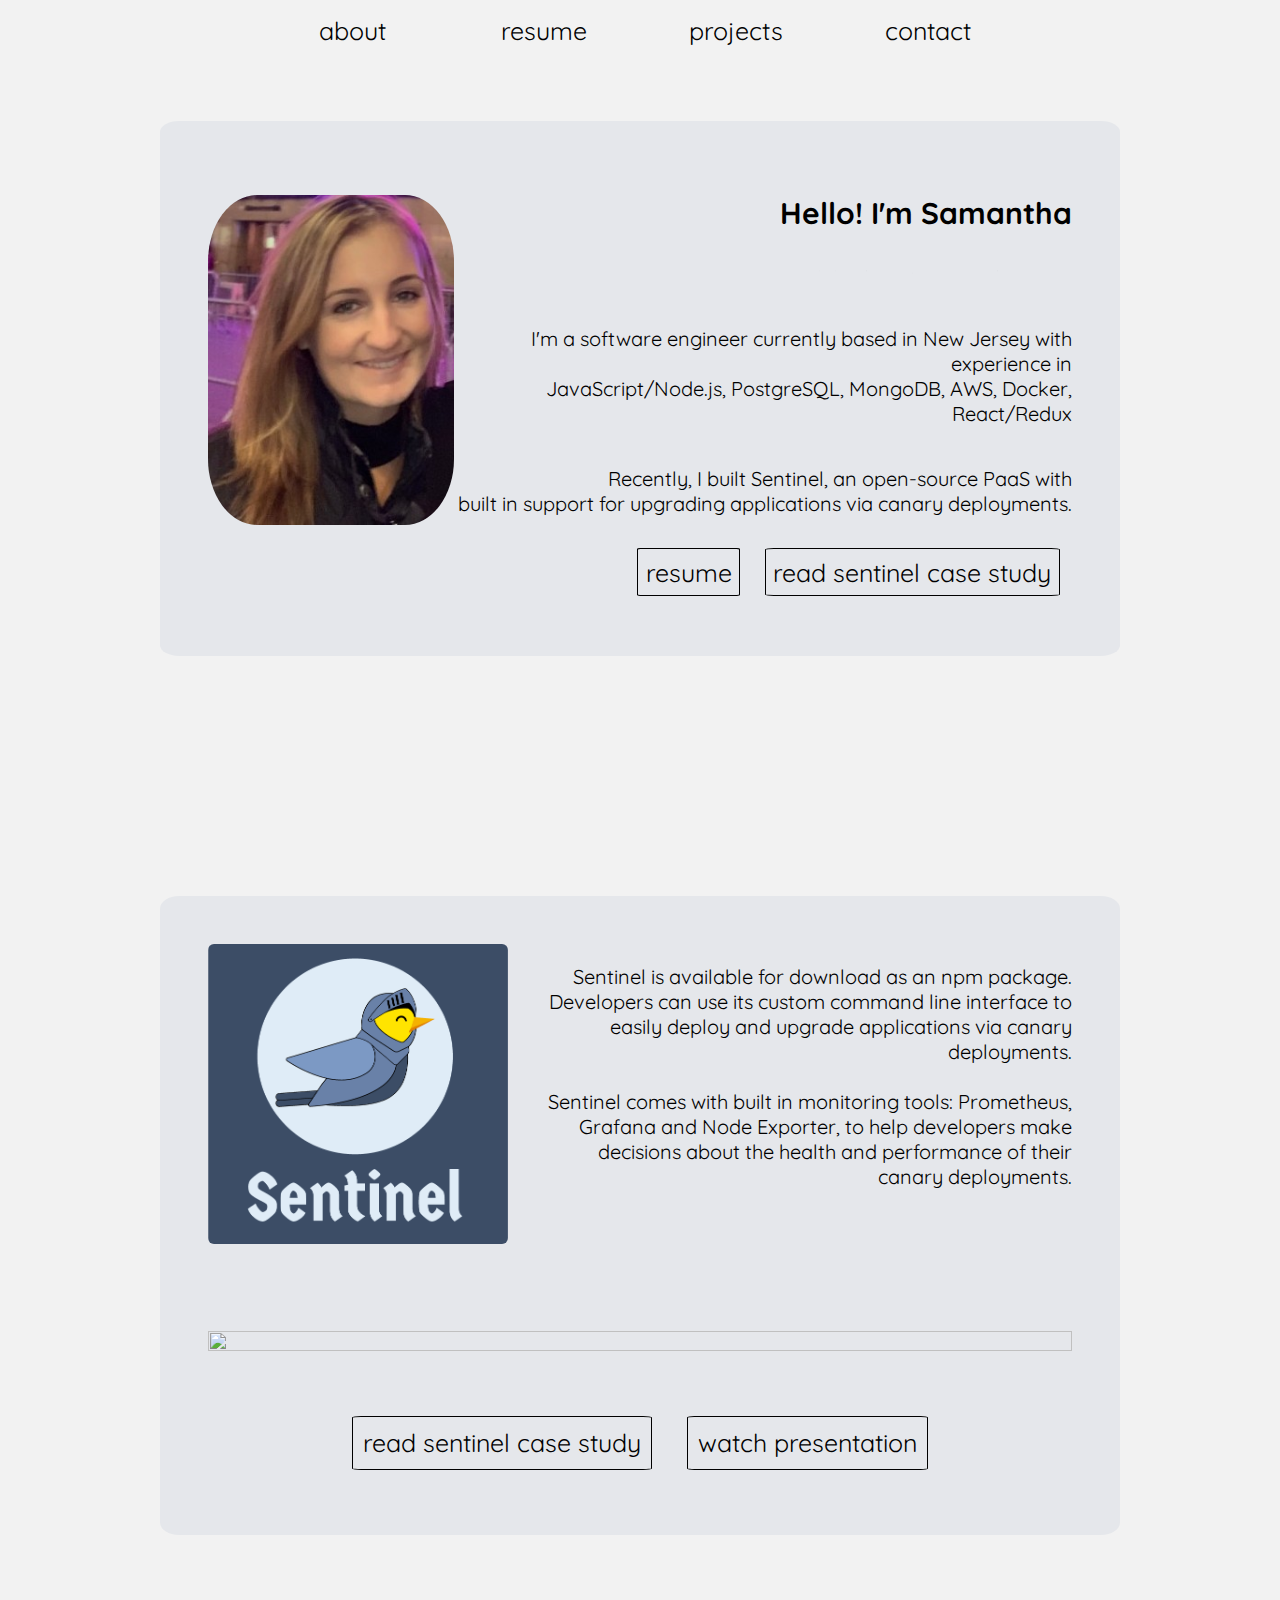
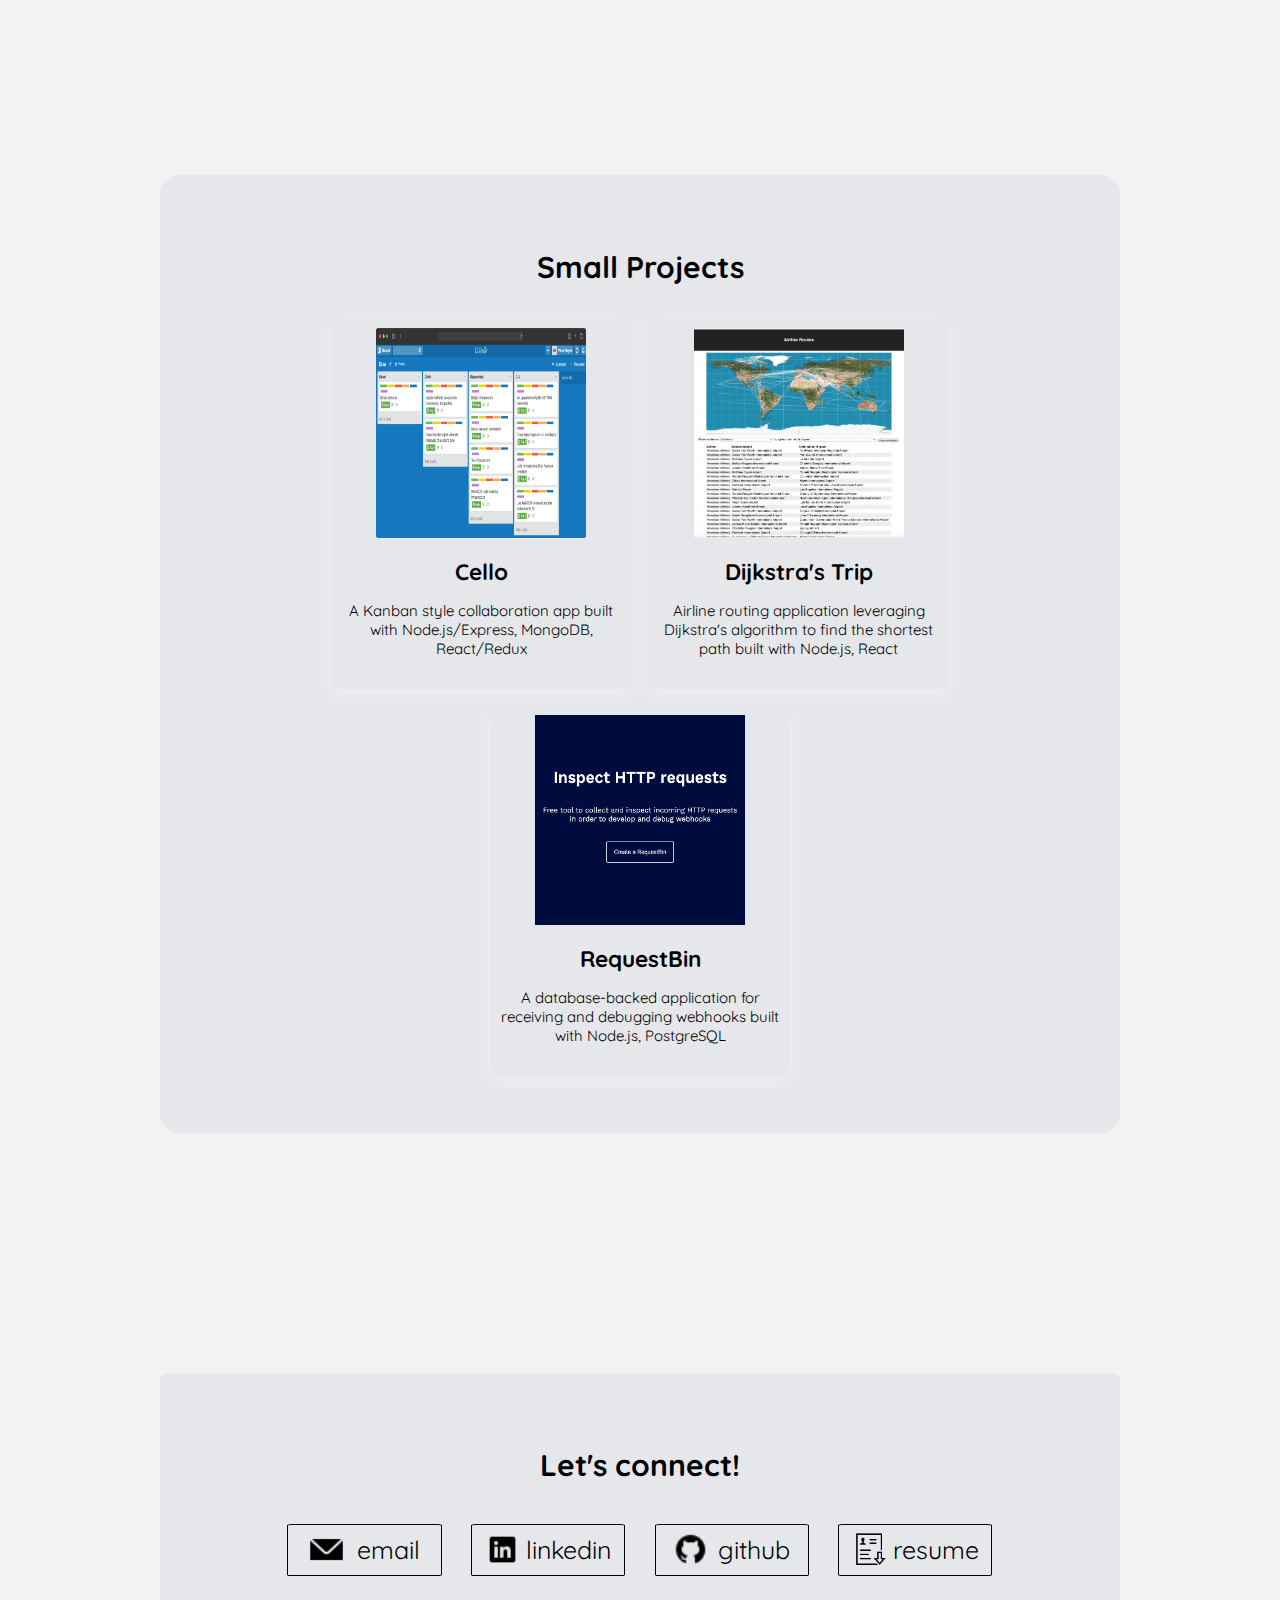
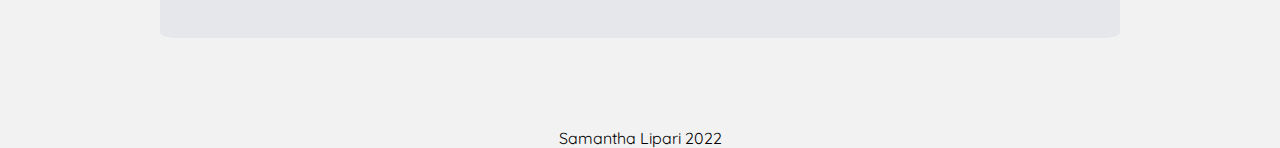
==== commit 115fb73c: "Updating resume, adjusting styles, changing projects listed" ====
--- a/index.html
+++ b/index.html
@@ -82,24 +82,19 @@
               <h2>Small Projects</h2>
               <div id="projects-sect">
                 <div class="project">
-                  <img src="./images/trello.png" alt="project picture" height="200" width="200"/>
-                  <h2 class="name">Trello-Clone</h2>
-                  <p>Node.js/Express, MongoDB, React/Redux</p>
+                  <img src="./images/trello.png" alt="project picture" height="210" width="210"/>
+                  <h2 class="name">Cello</h2>
+                  <p>A Kanban style collaboration app built with Node.js/Express, MongoDB, React/Redux</p>
                 </div>
                 <div class="project">
-                  <img src="./images/airlines.png" alt="project picture" height="200" width="200"/>
+                  <img src="./images/airlines.png" alt="project picture" height="210" width="210"/>
                   <h2 class="name">Dijkstra's Trip</h2>
-                  <p>Node.js, React</p>
+                  <p>Airline routing application leveraging Dijkstra's algorithm to find the shortest path built with Node.js, React</p>
                 </div>
                 <div class="project">
-                  <img src="./images/requestbin.png" alt="project picture" height="200" width="200"/>
+                  <img src="./images/requestbin.png" alt="project picture" height="210" width="210"/>
                   <h2 class="name">RequestBin</h2>
-                  <p>Node.js, PostgreSQL</p>
-                </div>
-                <div class="project">
-                  <img src="./images/shopping-cart.png" alt="project picture" height="200" width="200"/>
-                  <h2 class="name">The Shop</h2>
-                  <p>Node.js/Express, React/Redux, MongoDB</p>
+                  <p>A database-backed application for receiving and debugging webhooks built with Node.js, PostgreSQL</strong></p>
                 </div>
               </div>
             </section>
--- a/lib/styles.css
+++ b/lib/styles.css
@@ -394,8 +394,8 @@
   font-family: 'Quicksand', sans-serif;
   margin: 1%;
   padding: 1%;
-  width: 220px;
-  height: 320px;
+  width: 300px;
+  height: 370px;
   font-size:15px;
 }
 
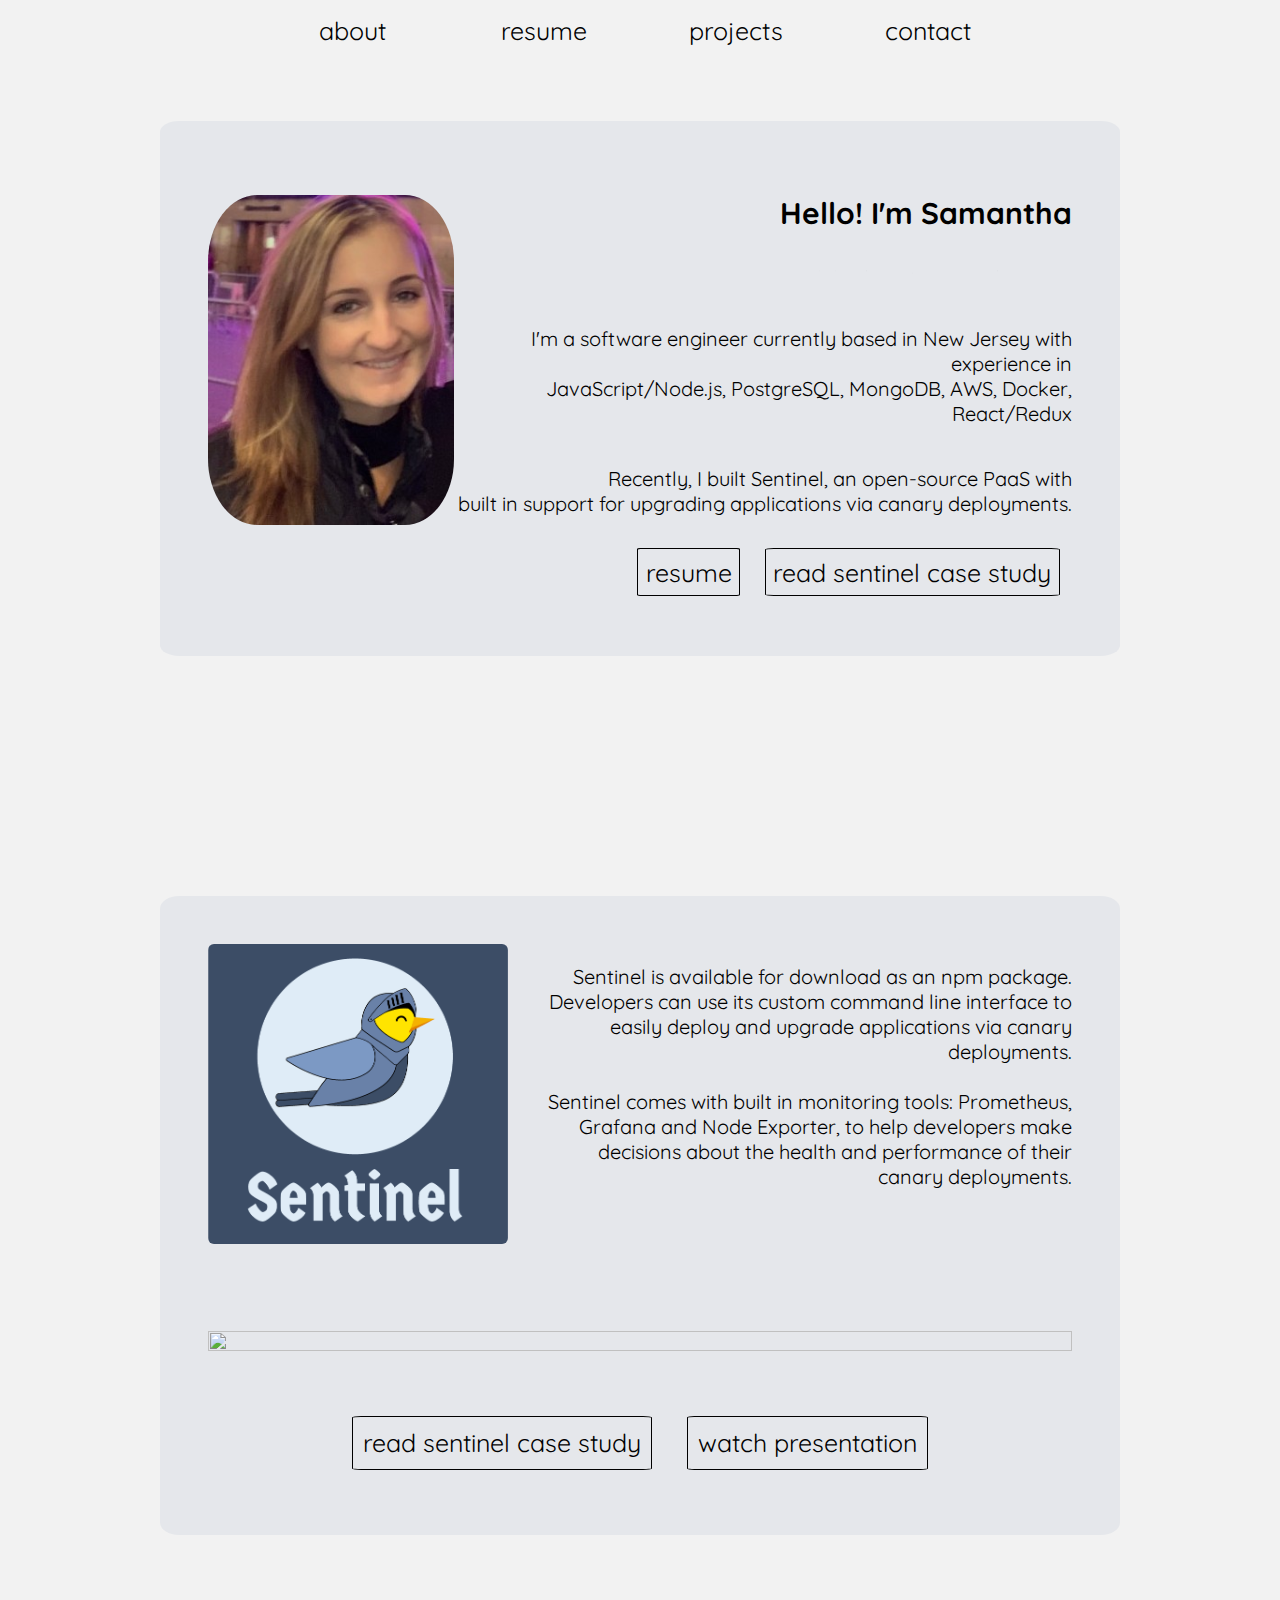
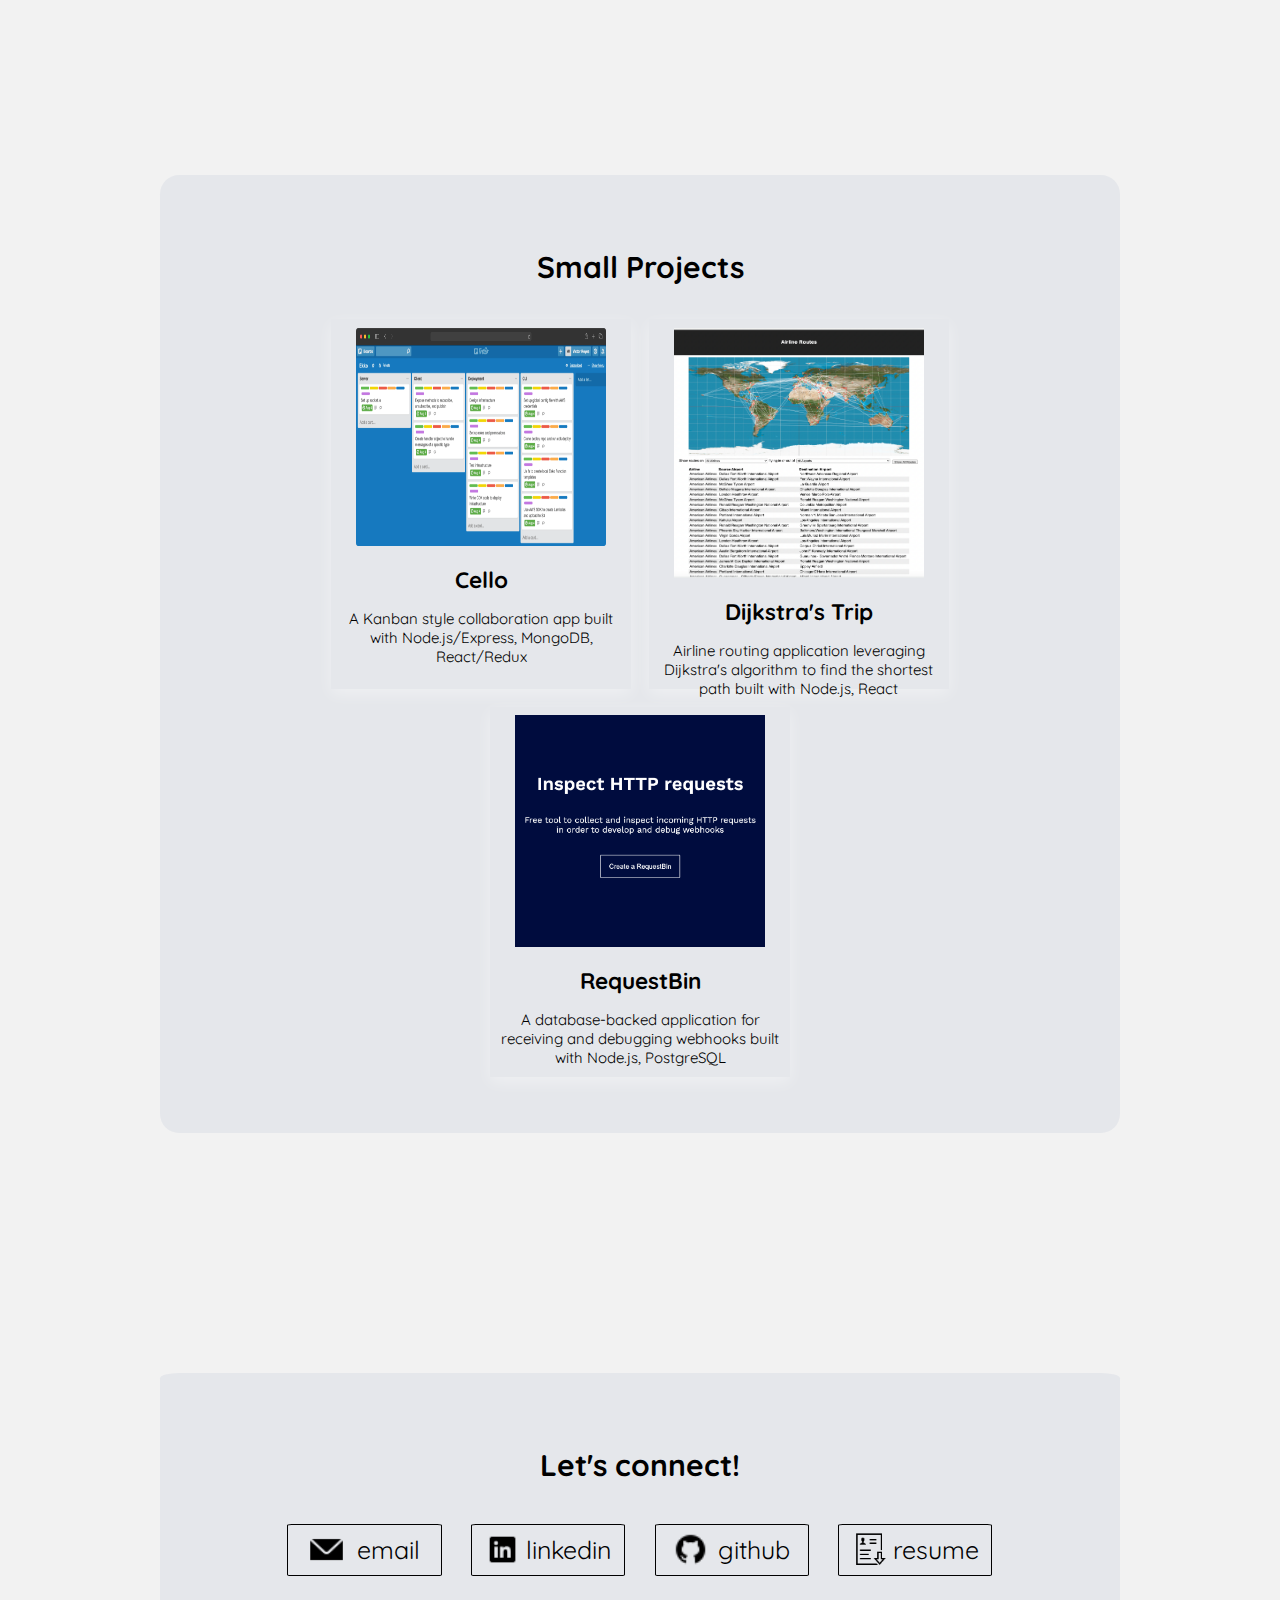
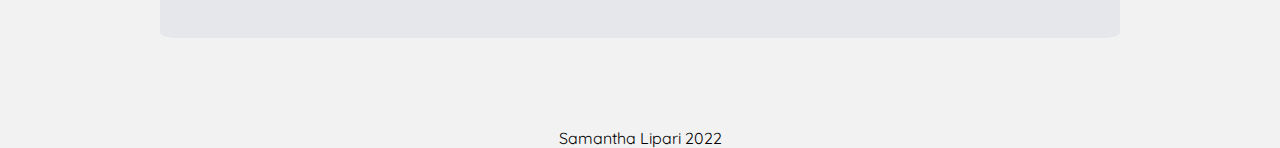
==== commit a12a1736: "Made project images larger" ====
--- a/index.html
+++ b/index.html
@@ -82,17 +82,17 @@
               <h2>Small Projects</h2>
               <div id="projects-sect">
                 <div class="project">
-                  <img src="./images/trello.png" alt="project picture" height="210" width="210"/>
+                  <img src="./images/trello.png" alt="project picture" height="250" width="250"/>
                   <h2 class="name">Cello</h2>
                   <p>A Kanban style collaboration app built with Node.js/Express, MongoDB, React/Redux</p>
                 </div>
                 <div class="project">
-                  <img src="./images/airlines.png" alt="project picture" height="210" width="210"/>
+                  <img src="./images/airlines.png" alt="project picture" height="250" width="250"/>
                   <h2 class="name">Dijkstra's Trip</h2>
                   <p>Airline routing application leveraging Dijkstra's algorithm to find the shortest path built with Node.js, React</p>
                 </div>
                 <div class="project">
-                  <img src="./images/requestbin.png" alt="project picture" height="210" width="210"/>
+                  <img src="./images/requestbin.png" alt="project picture" height="250" width="250"/>
                   <h2 class="name">RequestBin</h2>
                   <p>A database-backed application for receiving and debugging webhooks built with Node.js, PostgreSQL</strong></p>
                 </div>
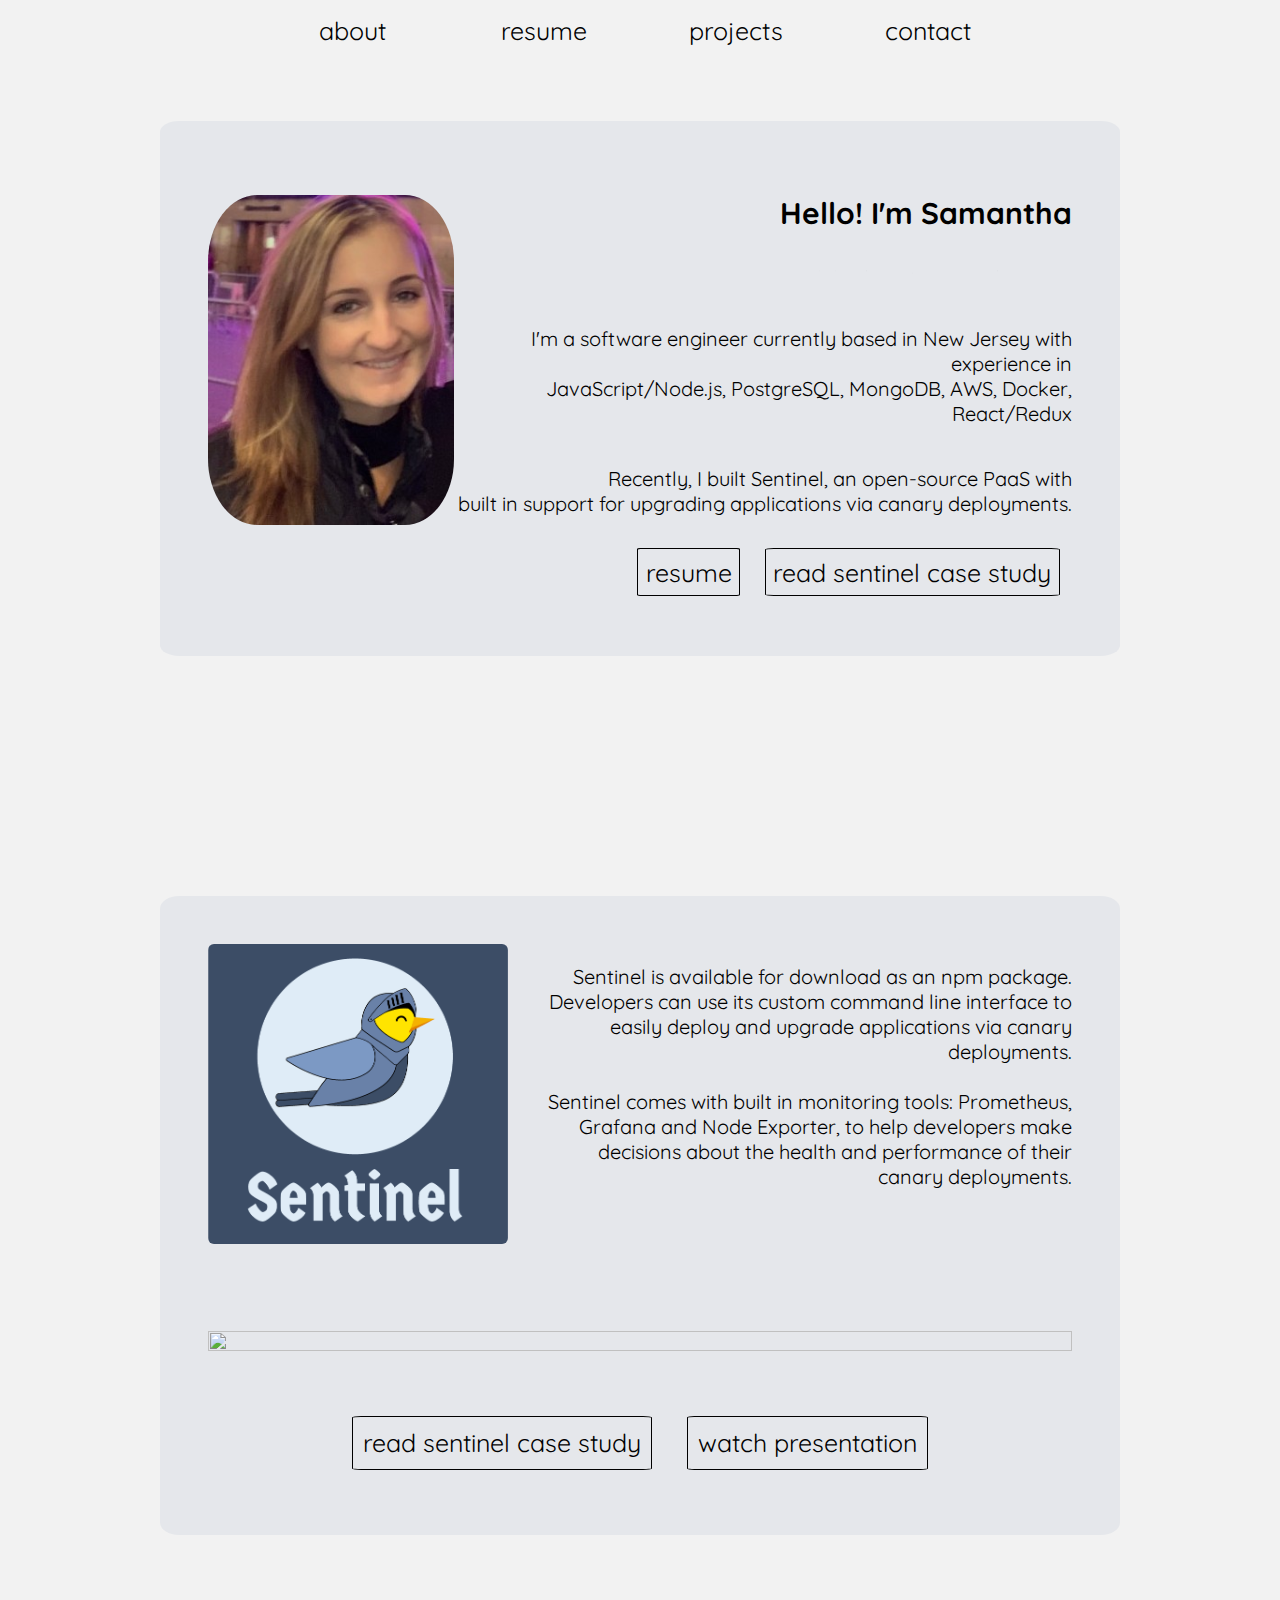
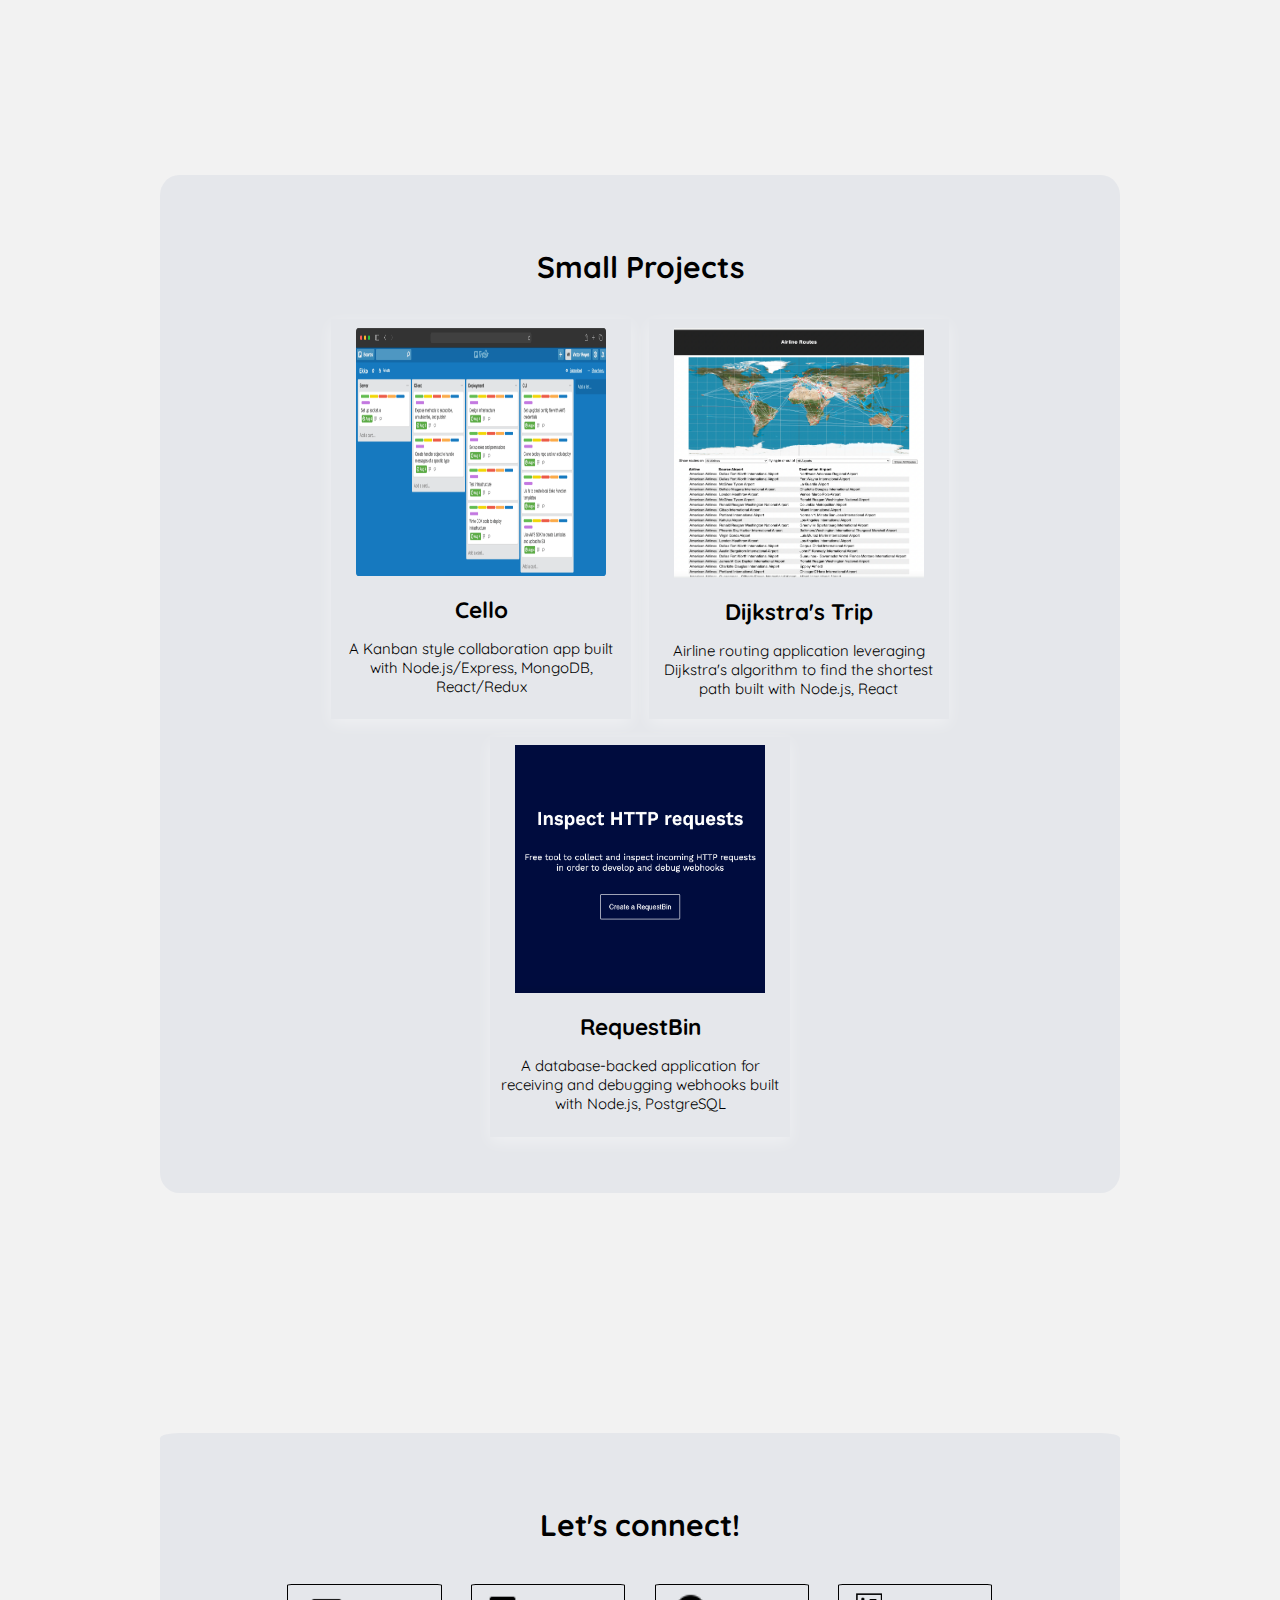
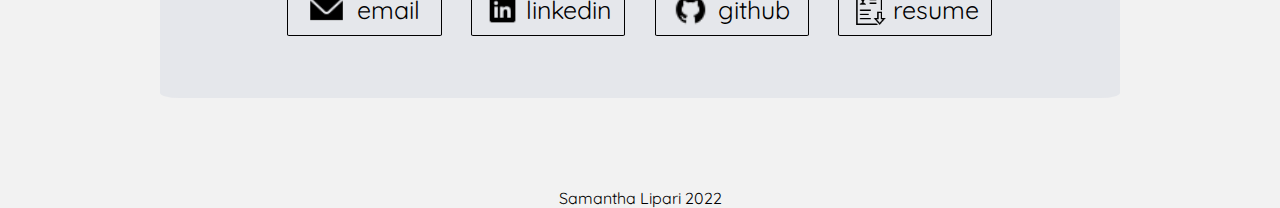
==== commit 78ac80d4: "Renaming Resume" ====
--- a/index.html
+++ b/index.html
@@ -17,7 +17,7 @@
     <main id="page-container">
       <nav id="menu">
         <a class="buttons" href="#section-container"><button>about</button></a>
-        <a class="buttons" href="./lib/Samantha_Lipari_Resume_APR22.pdf" target="_blank"><button>resume</button></a>
+        <a class="buttons" href="./lib/Samantha_Lipari_Resume.pdf" target="_blank"><button>resume</button></a>
         <a class="buttons" href="#sentinel-container"><button>projects</button></a>
         <a class="buttons" href="#contact-container"><button>contact</button></a>
       </nav>
@@ -57,7 +57,7 @@
               </div>
               <p>I'm a software engineer currently based in New Jersey with experience in<br> JavaScript/Node.js, PostgreSQL, MongoDB, AWS, Docker, React/Redux</p>
               <p>Recently, I built Sentinel, an open-source PaaS with <br>built in support for upgrading applications via canary deployments.</p>
-              <div id="info-btns"><a class="info-btn" href="./lib/Samantha_Lipari_Resume_APR22.pdf" target="_blank">resume</a><a class="info-btn" href="https://sentinel-paas.github.io" target="_blank">read sentinel case study</a></div>
+              <div id="info-btns"><a class="info-btn" href="./lib/Samantha_Lipari_Resume.pdf" target="_blank">resume</a><a class="info-btn" href="https://sentinel-paas.github.io" target="_blank">read sentinel case study</a></div>
             </div>
           </div>
 
@@ -107,7 +107,7 @@
                 <a class="info-btn contact-btn" href="mailto:samanthalipari@gmail.com"><img src="./images/email-black.png" target="_blank" alt="email" height="35" width="35" /> email</a>
                 <a class="info-btn contact-btn" href="https://linkedin.com/in/samantha-lipari" target="_blank"><img src="./images/linkedin.png" alt="linked-in" height="35" width="35" /> linkedin</a>
                 <a class="info-btn contact-btn" href="https://github.com/samlipari?tab=repositories" target="_blank"><img src="./images/github.png" alt="github" height="35" width="35"/> github</a>
-                <a class="info-btn contact-btn" href="./lib/Samantha_Lipari_Resume_APR22.pdf" target="_blank"><img src="./images/resume.png" alt="resume" height="35" width="35"/> resume</a>
+                <a class="info-btn contact-btn" href="./lib/Samantha_Lipari_Resume.pdf" target="_blank"><img src="./images/resume.png" alt="resume" height="35" width="35"/> resume</a>
             </section>
           </div>
           </section>
--- a/lib/styles.css
+++ b/lib/styles.css
@@ -395,7 +395,7 @@
   margin: 1%;
   padding: 1%;
   width: 300px;
-  height: 370px;
+  height: 400px;
   font-size:15px;
 }
 
